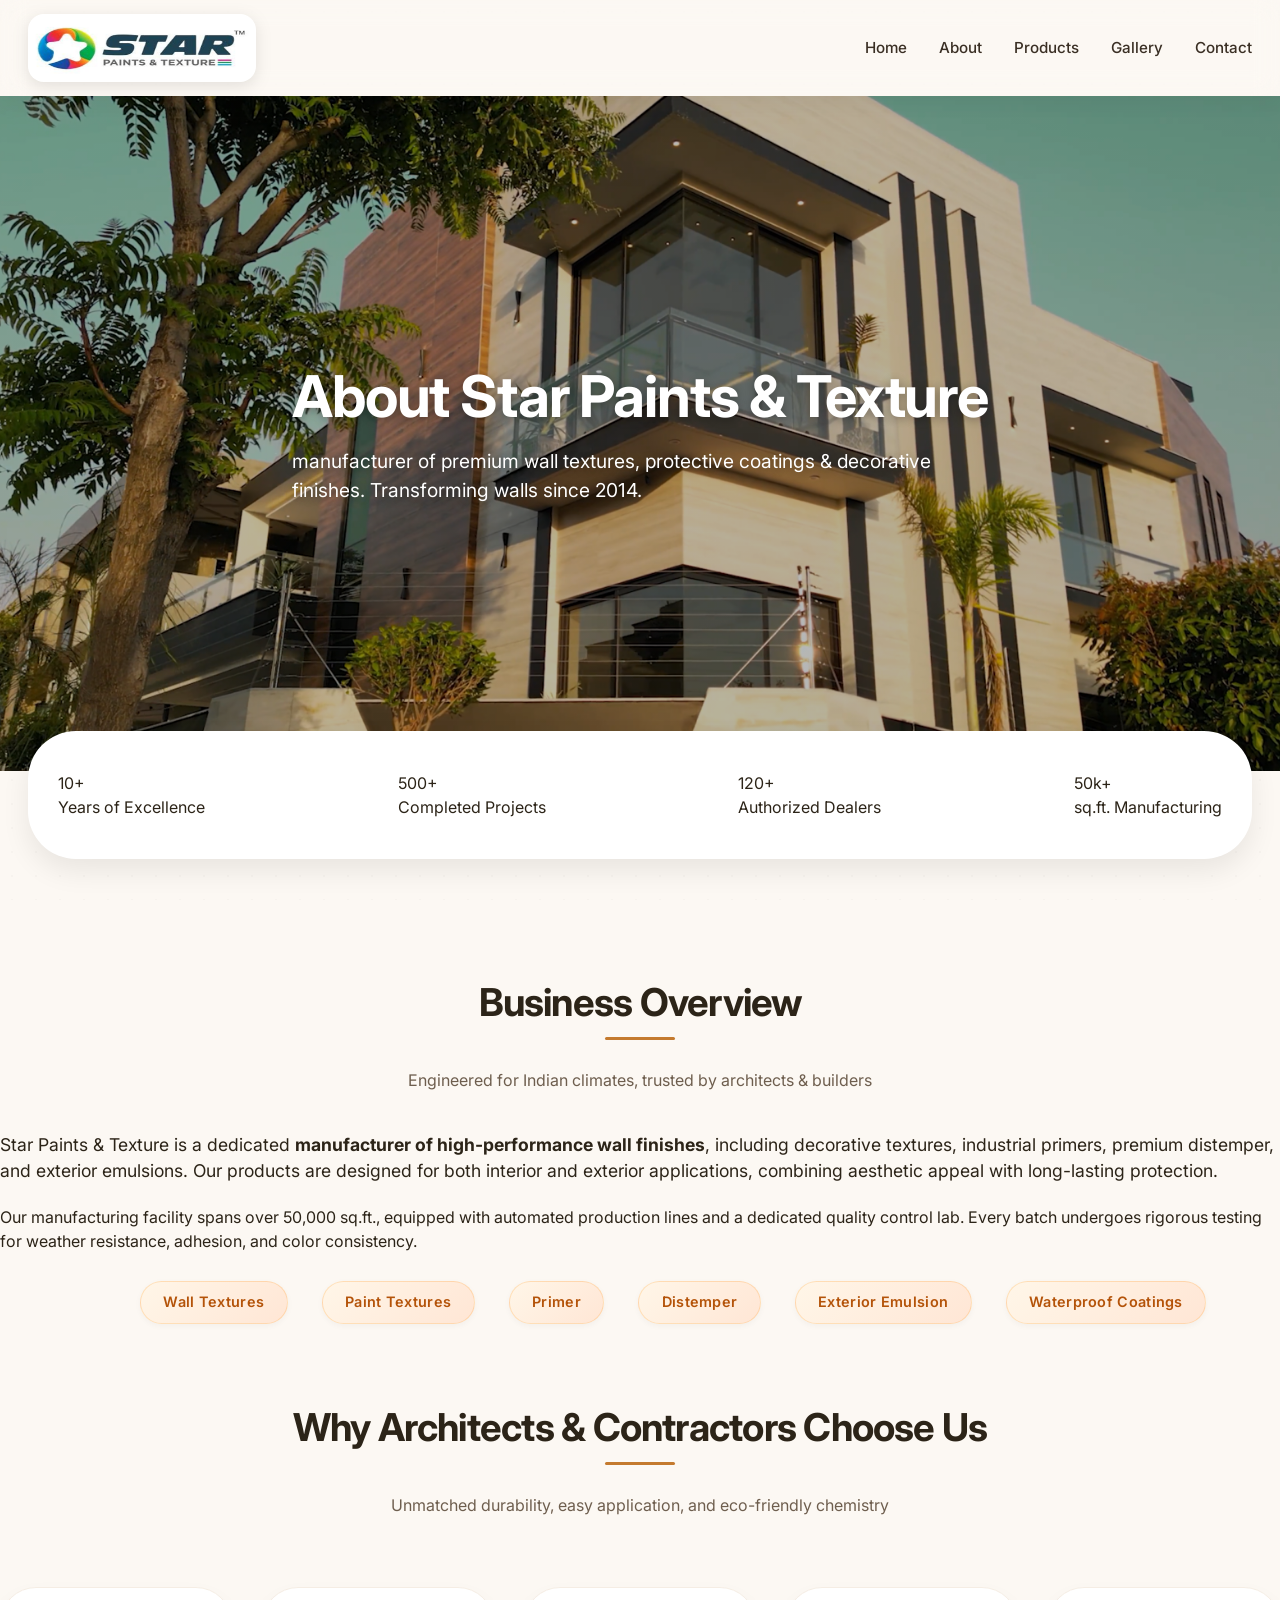
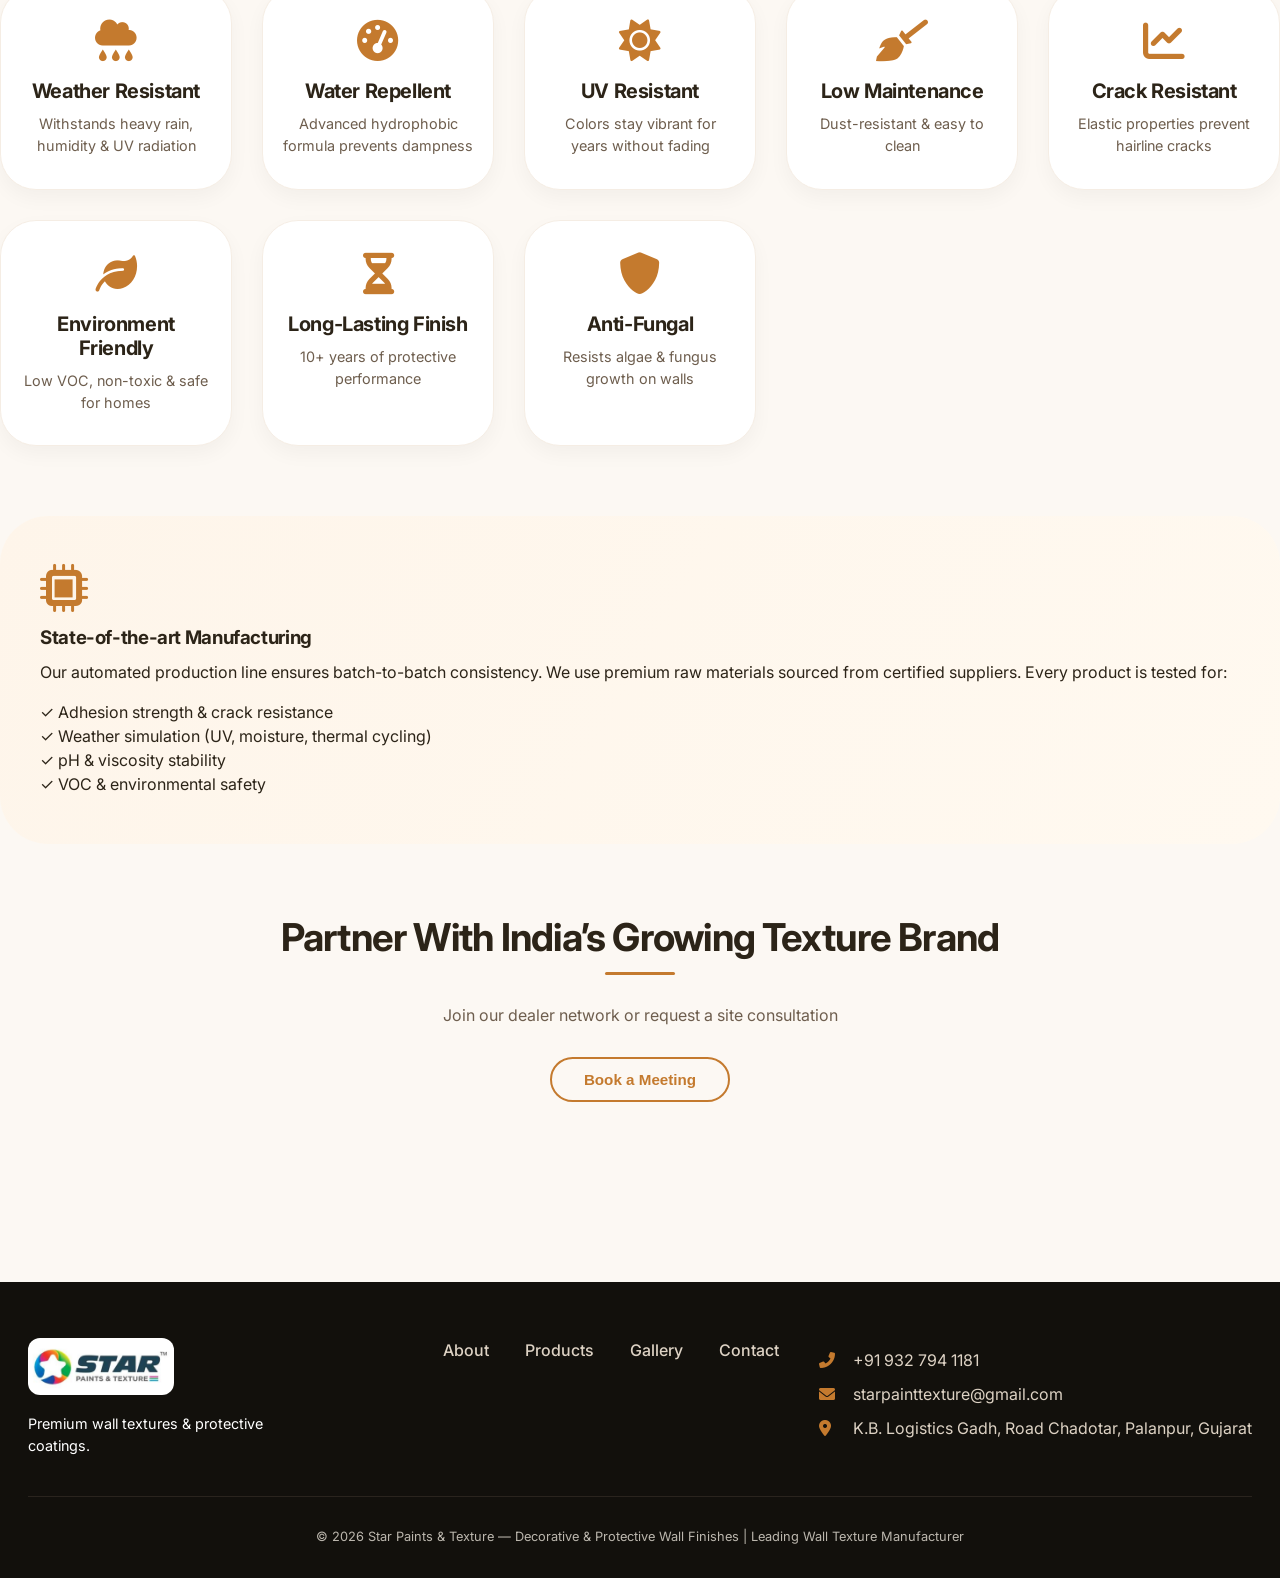
==== about.html @ bf9efc5c "Updated homepage design" ====
<!DOCTYPE html>
<html lang="en">
<head>
    <meta charset="UTF-8">
    <meta name="viewport" content="width=device-width, initial-scale=1.0, viewport-fit=cover">
    <title>About Us | Star Paints & Texture – Premium Wall Texture Manufacturer</title>
    <meta name="description" content="ISO 9001:2015 certified manufacturer of wall textures, primer, distemper, and exterior emulsions. 10+ years of excellence in weather-resistant & decorative finishes.">
    <link rel="preconnect" href="https://fonts.googleapis.com">
    <link rel="preconnect" href="https://fonts.gstatic.com" crossorigin>
    <link href="https://fonts.googleapis.com/css2?family=Inter:opsz,wght@14..32,300;400;500;600;700;800&display=swap" rel="stylesheet">
    <link rel="stylesheet" href="https://cdnjs.cloudflare.com/ajax/libs/font-awesome/6.0.0-beta3/css/all.min.css">
    <link rel="stylesheet" href="css/style.css">
    <link rel="icon" type="image/svg+xml" href="data:image/svg+xml,%3Csvg xmlns='http://www.w3.org/2000/svg' viewBox='0 0 100 100'%3E%3Crect width='100' height='100' rx='20' fill='%23c47a2e'/%3E%3Cpath d='M50 20L58 42L82 44L63 58L70 80L50 66L30 80L37 58L18 44L42 42L50 20Z' fill='%23FFF9F0'/%3E%3C/svg%3E">
    <style>
        /* additional about page specific tweaks */
        /* Hero section now uses video background */
        .about-hero {
            position: relative;
            min-height: 75vh;
            display: flex;
            align-items: center;
            color: white;
            overflow: hidden;
        }
        .hero-video-bg {
            position: absolute;
            top: 0;
            left: 0;
            width: 100%;
            height: 100%;
            object-fit: cover;
            z-index: 0;
        }
        .hero-overlay {
            position: absolute;
            top: 0;
            left: 0;
            width: 100%;
            height: 100%;
            background: linear-gradient(105deg, rgba(0, 0, 0, 0.264) 0%, rgba(0, 0, 0, 0.286) 70%);
            z-index: 1;
        }
        .about-hero .container {
            position: relative;
            z-index: 2;
        }
        .about-stats {
            display: flex;
            justify-content: space-between;
            flex-wrap: wrap;
            gap: 30px;
            background: white;
            padding: 40px 30px;
            border-radius: 48px;
            margin-top: -40px;
            position: relative;
            z-index: 2;
            box-shadow: var(--shadow-md);
        }
        .product-badge-list {
            display: grid;
            grid-template-columns: repeat(auto-fill, minmax(180px,1fr));
            gap: 16px;
            margin: 10px 0;
            margin-left: 120px;
        }
        .product-badge {
            background: #fef4e8;
            padding: 12px 16px;
            margin-left: 20px;
            border-radius: 40px;
            font-weight: 600;
            text-align: center;
            color: var(--primary-dark);
        }
        .icon-feature {
            display: flex;
            align-items: center;
            gap: 14px;
            margin-bottom: 20px;
        }
        .icon-feature i {
            font-size: 1.8rem;
            color: var(--primary);
            width: 40px;
        }
        /* Ensure text is readable on video */
        .about-hero h1, .about-hero p {
            text-shadow: 0 2px 10px rgba(0,0,0,0.3);
        }
        /* original flex layout enhanced */
    .company-flex {
      display: flex;
      flex-wrap: wrap;
      gap: 50px;
      align-items: flex-start;
    }

    .company-info {
      flex: 1.5;
      min-width: 240px;
    }

    .company-info p {
      font-size: 1rem;
      line-height: 1.5;
      color: #1e2f3e;
      margin-bottom: 1rem;
    }

    .company-info strong {
      color: #c2410c;
    }

    /* product badge list */
    .product-badge-list {
      display: flex;
      flex-wrap: wrap;
      gap: 14px;
      margin-top: 28px;
    }

    .product-badge-list a {
      text-decoration: none;
      display: inline-block;
      transition: transform 0.2s ease, box-shadow 0.2s;
    }

    .product-badge-list a:hover {
      transform: translateY(-3px);
    }

    .product-badge {
      background: linear-gradient(135deg, #fff6e8 0%, #ffe6d5 100%);
      color: #b45309;
      font-weight: 600;
      font-size: 0.9rem;
      padding: 0.6rem 1.4rem;
      border-radius: 60px;
      display: inline-block;
      backdrop-filter: blur(2px);
      box-shadow: 0 2px 6px rgba(0, 0, 0, 0.04);
      transition: all 0.25s;
      letter-spacing: 0.3px;
      border: 1px solid rgba(255, 140, 0, 0.2);
      cursor: pointer;
    }

    .product-badge:hover {
      background: linear-gradient(135deg, #ffedd5, #ffdec2);
      box-shadow: 0 8px 18px rgba(180, 83, 9, 0.15);
      border-color: #f97316;
      color: #9a3412;
    }

    /* decorative extra touch */
    .stats-badge {
      margin-top: 24px;
      display: flex;
      gap: 24px;
      flex-wrap: wrap;
      font-size: 0.85rem;
      color: #2c6e49;
      background: #ecfdf5;
      padding: 12px 20px;
      border-radius: 60px;
      width: fit-content;
    }

    /* ---------- MODAL OVERLAY (detail block) ---------- */
    .modal-overlay {
      position: fixed;
      top: 0;
      left: 0;
      width: 100%;
      height: 100%;
      background-color: rgba(0, 0, 0, 0.75);
      backdrop-filter: blur(6px);
      display: flex;
      align-items: center;
      justify-content: center;
      z-index: 1000;
      visibility: hidden;
      opacity: 0;
      transition: visibility 0.2s, opacity 0.25s ease;
      padding: 1rem;
    }

    .modal-overlay.active {
      visibility: visible;
      opacity: 1;
    }

    /* modal container */
    .modal-container {
      background: #ffffff;
      max-width: 1000px;
      width: 100%;
      border-radius: 2rem;
      box-shadow: 0 30px 50px rgba(0, 0, 0, 0.3);
      overflow: hidden;
      transform: scale(0.96);
      transition: transform 0.25s cubic-bezier(0.2, 0.9, 0.4, 1.1);
      max-height: 90vh;
      display: flex;
      flex-direction: column;
    }

    .modal-overlay.active .modal-container {
      transform: scale(1);
    }

    /* modal header */
    .modal-header {
      display: flex;
      justify-content: space-between;
      align-items: center;
      padding: 1.2rem 1.8rem;
      border-bottom: 1px solid #eef2f6;
      background: #fffaf5;
    }

    .modal-header h3 {
      font-size: 1.6rem;
      font-weight: 700;
      background: linear-gradient(135deg, #b45309, #ea580c);
      background-clip: text;
      -webkit-background-clip: text;
      color: transparent;
      letter-spacing: -0.3px;
    }

    .close-modal {
      background: #f1f5f9;
      border: none;
      font-size: 1.8rem;
      line-height: 1;
      cursor: pointer;
      width: 40px;
      height: 40px;
      border-radius: 40px;
      display: flex;
      align-items: center;
      justify-content: center;
      transition: all 0.2s;
      color: #475569;
    }

    .close-modal:hover {
      background: #fee2e2;
      color: #b91c1c;
      transform: rotate(90deg);
    }

    /* modal body (flex for image + details) */
    .modal-body {
      display: flex;
      flex-wrap: wrap;
      gap: 1.8rem;
      padding: 2rem 1.8rem;
      overflow-y: auto;
      flex: 1;
    }

    .modal-image {
      flex: 1;
      min-width: 200px;
      background: #fef9f0;
      border-radius: 1.5rem;
      display: flex;
      align-items: center;
      justify-content: center;
      overflow: hidden;
      box-shadow: 0 6px 14px rgba(0, 0, 0, 0.03);
    }

    .modal-image img {
      width: 100%;
      height: auto;
      display: block;
      object-fit: cover;
      border-radius: 1.2rem;
      transition: 0.2s;
    }

    .modal-details {
      flex: 1.4;
      min-width: 240px;
    }

    .product-title {
      font-size: 1.8rem;
      font-weight: 700;
      color: #1e293b;
      margin-bottom: 0.75rem;
      border-left: 5px solid #f97316;
      padding-left: 1rem;
    }

    .product-desc {
      color: #334155;
      line-height: 1.5;
      margin: 1rem 0 10px 0;
      font-size: 1rem;
    }

    .feature-list {
      list-style: none;
      margin: 1rem 0;
    }

    .feature-list li {
      margin-bottom: 0.65rem;
      display: flex;
      align-items: center;
      gap: 12px;
      font-size: 0.95rem;
      color: #2c3e50;
    }

    .feature-list li::before {
      content: "✓";
      background: #f97316;
      color: white;
      font-weight: bold;
      width: 22px;
      height: 22px;
      border-radius: 30px;
      display: inline-flex;
      align-items: center;
      justify-content: center;
      font-size: 0.8rem;
    }

    .spec-badge {
      background: #fef3c7;
      display: inline-block;
      border-radius: 40px;
      padding: 0.4rem 1rem;
      font-size: 0.8rem;
      font-weight: 600;
      color: #b45309;
      margin-top: 0.8rem;
    }

    .tech-row {
      display: flex;
      flex-wrap: wrap;
      gap: 0.8rem;
      margin-top: 1.2rem;
    }

    .tech-item {
      background: #f1f5f9;
      border-radius: 30px;
      padding: 0.3rem 1rem;
      font-size: 0.8rem;
      color: #1e293b;
    }

    @media (max-width: 680px) {
      .modal-body {
        flex-direction: column;
      }
      .modal-header h3 {
        font-size: 1.3rem;
      }
      .product-title {
        font-size: 1.5rem;
      }
      .page-container {
        padding: 1rem;
      }
      .intro-card {
        padding: 1.3rem;
      }
      .company-flex {
        gap: 28px;
      }
      .product-badge-list {
        margin-left: 0;
      }
      .product-badge {
        padding: 0.5rem 1rem;
        font-size: 0.7rem;

      }
    }

    /* subtle animation for modal */
    @keyframes fadeSlideUp {
      from {
        opacity: 0;
        transform: translateY(20px);
      }
      to {
        opacity: 1;
        transform: translateY(0);
      }
    }

    /* footer reference */
    .footer-note {
      margin-top: 2rem;
      text-align: center;
      font-size: 0.8rem;
      color: #5b6e8c;
    }
    </style>
</head>
<body>

<header class="main-header">
    <div class="nav-container">
        <div class="logo">
           <a href="index.html"><img class="logo-img" src="img/logo.png" alt="Star Paints Logo"></a>
        </div>
        <div class="mobile-menu" id="mobileMenuBtn"><i class="fas fa-bars"></i></div>
        <nav class="nav-links" id="navLinks">
            <a href="index.html">Home</a>
            <a href="about.html">About</a>
            <a href="products.html">Products</a>
            <a href="gallery.html">Gallery</a>
            <a href="contact.html">Contact</a>
        </nav>
    </div>
</header>

<main>
    <!-- About Hero with Video Background (infinite loop) -->
    <section class="about-hero">
        <!-- Video element - looping, muted, autoplay, playsinline -->
        <video poster="img/poster.png" class="hero-video-bg" autoplay muted loop playsinline>
            <source src="img/home.mp4" type="video/mp4">
            <!-- Fallback image if video fails -->
            Your browser does not support the video tag.
        </video>
        <div class="hero-overlay"></div>
        <div class="container">
            <h1>About Star Paints & Texture</h1>
            <p style="font-size: 1.2rem; max-width: 650px; margin-top: 16px;">manufacturer of premium wall textures, protective coatings & decorative finishes. Transforming walls since 2014.</p>
        </div>
    </section>

    <div class="container" style="margin-top: -30px;">
        <div class="about-stats">
            <div><span class="stat-number">10+</span><br>Years of Excellence</div>
            <div><span class="stat-number">500+</span><br>Completed Projects</div>
            <div><span class="stat-number">120+</span><br>Authorized Dealers</div>
            <div><span class="stat-number">50k+</span><br>sq.ft. Manufacturing</div>
        </div>
    </div>

    <div class="container" style="padding: 60px 0;">
        <!-- Business Overview -->
        <div class="section-title">
            <h2>Business Overview</h2>
            <p>Engineered for Indian climates, trusted by architects & builders</p>
        </div>
        <div style="display: flex; flex-wrap: wrap; gap: 50px;">
            <div style="flex: 1.5;">
                <p style="font-size: 1.1rem; margin-bottom: 20px;">Star Paints & Texture is a dedicated <strong>manufacturer of high-performance wall finishes</strong>, including decorative textures, industrial primers, premium distemper, and exterior emulsions. Our products are designed for both interior and exterior applications, combining aesthetic appeal with long-lasting protection.</p>
                <p>Our manufacturing facility spans over 50,000 sq.ft., equipped with automated production lines and a dedicated quality control lab. Every batch undergoes rigorous testing for weather resistance, adhesion, and color consistency.</p>
                <div class="product-badge-list">
          <a href="#" data-product="Wall Textures"><span class="product-badge">Wall Textures</span></a>
          <a href="#" data-product="Paint Textures"><span class="product-badge">Paint Textures</span></a>
          <a href="#" data-product="Primer"><span class="product-badge">Primer</span></a>
          <a href="#" data-product="Distemper"><span class="product-badge">Distemper</span></a>
          <a href="#" data-product="Exterior Emulsion"><span class="product-badge">Exterior Emulsion</span></a>
          <a href="#" data-product="Waterproof Coatings"><span class="product-badge">Waterproof Coatings</span></a>
        </div>
            </div>
        </div>

        <!-- USP Section (detailed) -->
        <div class="section-title" style="margin-top: 70px;">
            <h2>Why Architects & Contractors Choose Us</h2>
            <p>Unmatched durability, easy application, and eco-friendly chemistry</p>
        </div>
        <div class="usp-section">
            <div class="usp-card"><i class="fas fa-cloud-rain"></i><h4>Weather Resistant</h4><p>Withstands heavy rain, humidity & UV radiation</p></div>
            <div class="usp-card"><i class="fas fa-tachometer-alt"></i><h4>Water Repellent</h4><p>Advanced hydrophobic formula prevents dampness</p></div>
            <div class="usp-card"><i class="fas fa-sun"></i><h4>UV Resistant</h4><p>Colors stay vibrant for years without fading</p></div>
            <div class="usp-card"><i class="fas fa-broom"></i><h4>Low Maintenance</h4><p>Dust-resistant & easy to clean</p></div>
            <div class="usp-card"><i class="fas fa-chart-line"></i><h4>Crack Resistant</h4><p>Elastic properties prevent hairline cracks</p></div>
            <div class="usp-card"><i class="fas fa-leaf"></i><h4>Environment Friendly</h4><p>Low VOC, non-toxic & safe for homes</p></div>
            <div class="usp-card"><i class="fas fa-hourglass-half"></i><h4>Long-Lasting Finish</h4><p>10+ years of protective performance</p></div>
            <div class="usp-card"><i class="fas fa-shield-alt"></i><h4>Anti-Fungal</h4><p>Resists algae & fungus growth on walls</p></div>
        </div>

        <!-- Manufacturing & Quality -->
        <div style="background: linear-gradient(120deg, #fef5ea, #fff9f0); border-radius: 48px; padding: 48px 40px; margin: 70px 0;">
            <div style="display: flex; flex-wrap: wrap; gap: 40px; align-items: center;">
                <div style="flex: 1;">
                    <i class="fas fa-microchip" style="font-size: 3rem; color: var(--primary);"></i>
                    <h3 style="margin: 15px 0 10px;">State-of-the-art Manufacturing</h3>
                    <p>Our automated production line ensures batch-to-batch consistency. We use premium raw materials sourced from certified suppliers. Every product is tested for:</p>
                    <ul style="margin-top: 16px; list-style: none;">
                        <li>✓ Adhesion strength & crack resistance</li>
                        <li>✓ Weather simulation (UV, moisture, thermal cycling)</li>
                        <li>✓ pH & viscosity stability</li>
                        <li>✓ VOC & environmental safety</li>
                    </ul>
                </div>
            </div>
        </div>

        <!-- Call to action -->
        <div class="section-title">
            <h2>Partner With India’s Growing Texture Brand</h2>
            <p>Join our dealer network or request a site consultation</p>
            <div style="display: flex; gap: 20px; justify-content: center; margin-top: 30px;">
                <button class="btn btn-outline" onclick="location.href='contact.html'">Book a Meeting</button>
            </div>
        </div>
    </div>
</main>

<footer>
    <div class="container">
        <div class="footer-content">
            <div class="footer-brand">
                <img class="footer-logo" src="img/logo.png" alt="Star">
                <p>Premium wall textures & protective coatings.</p>
            </div>
            <div class="footer-links">
                <a href="about.html">About</a>
                <a href="products.html">Products</a>
                <a href="gallery.html">Gallery</a>
                <a href="contact.html">Contact</a>
            </div>
            <div class="footer-contact">
                    <a href="tel:+919327941181"><p><i class="fas fa-phone-alt"></i> +91 932 794 1181 </p></a>
                    <a href="mailto:starpainttexture@gmail.com"><p><i class="fas fa-envelope"></i> starpainttexture@gmail.com</p></a>
                    <a href="https://maps.google.com/?q=K.B.+Logistics+Gadh,+Road+Chadotar,+Palanpur,+Gujarat" target="_blank">
                        <p><i class="fas fa-map-marker-alt"></i>  K.B. Logistics Gadh, Road Chadotar, Palanpur, Gujarat</p>
                    </a>
                </div>
        </div>
        <div class="footer-bottom">© 2026 Star Paints & Texture — Decorative & Protective Wall Finishes | Leading Wall Texture Manufacturer</div>
    </div>
</footer>
<!-- MODAL OVERLAY (detail block) -->
<div id="productModal" class="modal-overlay">
  <div class="modal-container">
    <div class="modal-header">
      <h3 id="modalProductName">Product Details</h3>
      <button class="close-modal" id="closeModalBtn" aria-label="Close">&times;</button>
    </div>
    <div class="modal-body">
      <div class="modal-image" id="modalImageContainer">
        <img id="modalProductImage" alt="Product visual" src="data:image/svg+xml,%3Csvg xmlns='http://www.w3.org/2000/svg' width='400' height='300' viewBox='0 0 400 300'%3E%3Crect width='400' height='300' fill='%23fef3c7'/%3E%3Ctext x='50%25' y='50%25' dominant-baseline='middle' text-anchor='middle' fill='%23b45309' font-size='20' font-family='system-ui'%3EProduct Image%3C/text%3E%3C/svg%3E">
      </div>
      <div class="modal-details">
        <div class="product-title" id="modalDetailTitle">Premium Finish</div>
        <div class="product-desc" id="modalDescription">
          High-performance coating with superior adhesion and weather resistance.
        </div>
        <ul class="feature-list" id="modalFeatures">
          <li>Outstanding durability</li>
          <li>Eco-friendly formulation</li>
        </ul>
        <div id="modalTechSpecs" class="tech-row"></div>
        <div class="spec-badge" id="modalExtraBadge">✔️ Best for professional use</div>
      </div>
    </div>
  </div>
</div>
<script>
    // ---------- PRODUCT DATABASE WITH YOUR REAL IMAGE PATHS ----------
    // 👇 REPLACE the image paths below with your actual image file names
    // (e.g., "img/wall-texture.jpg", "img/paint-texture.webp", etc.)
    const productsLibrary = {
        "Wall Textures": {
            title: "Artisan Wall Textures",
            description: "Create stunning dimensional walls with our high-build decorative texture. Hides imperfections, adds acoustic comfort, and provides a luxurious stone/plaster finish. Ideal for feature walls, lobbies, and modern interiors.",
            features: ["Crack-bridging technology", "20+ patterns (suede, sand, leather)", "Breathable & moisture resistant", "Low odor, water-based", "Coverage: 25-35 sq.ft./kg"],
            technical: ["Drying: 4-6 hrs", "Recoat: 12 hrs", "VOC < 20 g/L"],
            badge: "🏆 Most versatile decor finish",
            // 🔽 CHANGE THIS TO YOUR OWN IMAGE (e.g., "img/wall-texture.png")
            imageSrc: "img/side wall.jpg"
        },
        "Paint Textures": {
            title: "Chromatica Paint Textures",
            description: "Artistic paint textures that transform walls into masterpieces. Create metallic, pearl, or rustic effects with easy one-coat application. Perfect for high-end residential & commercial spaces.",
            features: ["Rich pigment dispersion", "Anti-microbial & washable", "UV stable for interiors", "Roller / trowel application", "Coverage: 80-100 sq.ft./litre"],
            technical: ["Finish: Matte/Satin", "Touch dry: 2 hours", "Soap & water clean-up"],
            badge: "🎨 Artist-grade pigmented textures",
            imageSrc: "img/rustic.webp"
        },
        "Primer": {
            title: "Ultra Grip Industrial Primer",
            description: "High-performance universal primer for superior adhesion, alkali resistance, and sealing. Ideal for fresh plaster, concrete, and previously painted surfaces. Extends topcoat life.",
            features: ["Deep penetration & pore sealing", "Blocks stains & efflorescence", "Low VOC & lead-free", "Quick drying: 30-45 min", "Coverage: 120-150 sq.ft./litre"],
            technical: ["Compatible with all emulsions", "Anti-fungal additives", "ISO 12944"],
            badge: "🔧 Professional primer for extreme bonding",
            imageSrc: "img/primer.jpeg"
        },
        "Distemper": {
            title: "SilkPro Premium Distemper",
            description: "Premium synthetic distemper with smooth matte finish. Excellent opacity and scrub resistance. Provides elegant washable coating for ceilings and walls at economical pricing.",
            features: ["Smooth, velvet-like finish", "Washable & dust repellent", "Economical coverage 180 sq.ft./kg", "Resists yellowing", "Easy application (brush/roller)"],
            technical: ["Finish: Soft Matte", "Drying: 1-2 hours", "1500+ shades"],
            badge: "🏠 Ideal for budget-friendly luxury",
            imageSrc: "img/distemper.jpeg"
        },
        "Exterior Emulsion": {
            title: "WeatherShield Exterior Emulsion",
            description: "100% acrylic exterior emulsion designed to withstand harsh climates. Provides excellent UV resistance, rain protection, and color retention up to 8+ years. Anti-carbonation & algae resistant.",
            features: ["Weatherproof & breathable", "Excellent chalking resistance", "Flexible film bridges cracks", "Heat reflective technology", "Coverage: 75-90 sq.ft./litre"],
            technical: ["Application: spray/roller", "1hr surface dry", "Lifespan: 8-10 years"],
            badge: "☀️ Extreme weather defense + UV guard",
            imageSrc: "img/emulsion.jpeg"
        },
        "Waterproof Coatings": {
            title: "AquaBlock Waterproof Coating",
            description: "Elastomeric liquid membrane ideal for roofs, terraces, and external walls. Forms seamless, flexible waterproof layer that bridges dynamic cracks. Provides thermal insulation & corrosion protection.",
            features: ["Elongation >300%", "Excellent ponding water resistance", "UV stable & crack-bridging", "Reflects solar heat", "Coverage: 25-30 sq.ft./kg"],
            technical: ["Dry film thickness: 600 microns", "Recoat after 8hrs", "10-year warranty"],
            badge: "💧 100% waterproofing guarantee • 10 years",
            imageSrc: "img/pitti.jpg"
        }
    };

    // DOM elements
    const modalOverlay = document.getElementById('productModal');
    const closeModalBtn = document.getElementById('closeModalBtn');
    const modalImg = document.getElementById('modalProductImage');
    const modalDetailTitle = document.getElementById('modalDetailTitle');
    const modalDescription = document.getElementById('modalDescription');
    const modalFeaturesList = document.getElementById('modalFeatures');
    const modalTechSpecs = document.getElementById('modalTechSpecs');
    const modalExtraBadge = document.getElementById('modalExtraBadge');
    const modalHeaderName = document.getElementById('modalProductName');

    // Function to load image with fallback
    function setModalImage(imagePath) {
        if (!imagePath) {
            modalImg.src = "data:image/svg+xml,%3Csvg xmlns='http://www.w3.org/2000/svg' viewBox='0 0 400 300'%3E%3Crect width='400' height='300' fill='%23fef3c7'/%3E%3Ctext x='50%25' y='50%25' text-anchor='middle' fill='%239a3412' font-size='18'%3ENo Image%3C/text%3E%3C/svg%3E";
            return;
        }
        modalImg.src = imagePath;
        modalImg.onerror = () => {
            // if the image fails to load (file missing), show a friendly placeholder
            modalImg.src = "data:image/svg+xml,%3Csvg xmlns='http://www.w3.org/2000/svg' viewBox='0 0 400 300'%3E%3Crect width='400' height='300' fill='%23ffe6cc'/%3E%3Ctext x='50%25' y='50%25' text-anchor='middle' fill='%239a3412' font-size='18'%3EImage not found%3C/text%3E%3C/svg%3E";
        };
    }

    function showProductDetails(productKey) {
        const product = productsLibrary[productKey];
        if (!product) return;
        
        modalHeaderName.innerText = product.title;
        modalDetailTitle.innerText = product.title;
        modalDescription.innerText = product.description;
        
        modalFeaturesList.innerHTML = '';
        product.features.forEach(feat => {
            const li = document.createElement('li');
            li.textContent = feat;
            modalFeaturesList.appendChild(li);
        });
        
        modalTechSpecs.innerHTML = '';
        product.technical.forEach(tech => {
            const span = document.createElement('span');
            span.className = 'tech-item';
            span.textContent = tech;
            modalTechSpecs.appendChild(span);
        });
        
        modalExtraBadge.textContent = product.badge;
        
        // Set the real image (your file)
        setModalImage(product.imageSrc);
    }

    function openModal(productName) {
        if (productsLibrary[productName]) {
            showProductDetails(productName);
            modalOverlay.classList.add('active');
            document.body.style.overflow = 'hidden';
        } else {
            console.warn("Product not found:", productName);
        }
    }

    function closeModal() {
        modalOverlay.classList.remove('active');
        document.body.style.overflow = '';
    }

    // Attach click events to product badges
    const badgeLinks = document.querySelectorAll('.product-badge-list a');
    badgeLinks.forEach(link => {
        link.addEventListener('click', (e) => {
            e.preventDefault();
            let productType = link.getAttribute('data-product');
            if (!productType) {
                const spanElem = link.querySelector('.product-badge');
                if (spanElem) productType = spanElem.innerText.trim().replace(/[🏚️🎨🧱🖌️☀️💧]/g, '').trim();
            }
            if (productsLibrary[productType]) {
                openModal(productType);
            } else {
                // fallback – try to match by removing icons
                const cleanType = productType.replace(/[^a-zA-Z ]/g, '').trim();
                if (productsLibrary[cleanType]) openModal(cleanType);
                else openModal("Wall Textures");
            }
        });
    });

    closeModalBtn.addEventListener('click', closeModal);
    modalOverlay.addEventListener('click', (e) => {
        if (e.target === modalOverlay) closeModal();
    });
    document.addEventListener('keydown', (e) => {
        if (e.key === 'Escape' && modalOverlay.classList.contains('active')) closeModal();
    });
    
    // Mobile menu toggle
    const mobileBtn = document.getElementById('mobileMenuBtn');
    const navLinksElem = document.getElementById('navLinks');
    if(mobileBtn && navLinksElem) {
        mobileBtn.addEventListener('click', () => navLinksElem.classList.toggle('show'));
    }
</script>
</body>
</html>
---- css/style.css ----
/* ========== RESET & BASE ========== */
* {
    margin: 0;
    padding: 0;
    box-sizing: border-box;
}

body {
    font-family: 'Inter', sans-serif;
    background: #fcf8f3;  /* warm base */
    color: #2c2418;
    line-height: 1.5;
    scroll-behavior: smooth;
}

img {
    max-width: 100%;
    display: block;
}

/* ========== VARIABLES ========== */
:root {
    --primary: #c47a2e;
    --primary-dark: #a55f1f;
    --primary-light: #e1a15e;
    --bg-light: #fefaf5;
    --card-white: #ffffff;
    --text-dark: #2c2418;
    --text-muted: #6e5e4e;
    --border-light: #f0e2d4;
    --shadow-sm: 0 8px 20px rgba(0,0,0,0.04);
    --shadow-md: 0 12px 28px rgba(0,0,0,0.08);
    --shadow-hover: 0 20px 30px -12px rgba(0,0,0,0.15);
    --radius-lg: 28px;
    --radius-md: 20px;
    --radius-sm: 14px;
    --section-alt-bg: #fff9f2;   /* alternating section color */
}

/* ========== TYPOGRAPHY ========== */
h1, h2, h3, h4 {
    font-weight: 700;
    line-height: 1.2;
    letter-spacing: -0.02em;
}

h1 {
    font-size: 3.6rem;
    margin-bottom: 1rem;
}

h2 {
    font-size: 2.2rem;
    margin-bottom: 0.75rem;
}

@media (max-width: 768px) {
    h1 { font-size: 2.6rem; }
    h2 { font-size: 1.9rem; }
}

/* ========== BUTTONS ========== */
.btn {
    display: inline-flex;
    align-items: center;
    justify-content: center;
    gap: 0.5rem;
    padding: 12px 32px;
    border-radius: 60px;
    font-weight: 600;
    text-decoration: none;
    transition: all 0.25s ease;
    cursor: pointer;
    border: none;
    font-size: 0.95rem;
}

.btn-primary {
    background: var(--primary);
    color: white;
    box-shadow: 0 6px 14px rgba(196,122,46,0.3);
}
.btn-primary:hover {
    background: var(--primary-dark);
    transform: translateY(-3px);
    box-shadow: 0 12px 22px rgba(196,122,46,0.4);
}

.btn-outline {
    background: transparent;
    border: 2px solid var(--primary);
    color: var(--primary);
}
.btn-outline:hover {
    background: var(--primary);
    color: white;
    transform: translateY(-3px);
}

.btn-light {
    background: rgba(255,255,245,0.95);
    color: var(--text-dark);
    border: 1px solid var(--border-light);
    backdrop-filter: blur(4px);
}
.btn-light:hover {
    background: white;
    transform: translateY(-3px);
    border-color: var(--primary-light);
}

/* ========== HEADER / NAV ========== */
.main-header {
    position: sticky;
    top: 0;
    z-index: 200;
    background: rgba(255, 255, 255, 0);
    backdrop-filter: blur(12px);
    box-shadow: var(--shadow-sm);
}

.nav-container {
    max-width: 1300px;
    margin: 0 auto;
    display: flex;
    justify-content: space-between;
    align-items: center;
    padding: 14px 28px;
    flex-wrap: wrap;
}

.logo {
    display: flex;
    align-items: center;
    gap: 12px;
}

.logo-img {
    width: 228px;
    height: 68px;
    border-radius: 16px;
    filter: drop-shadow(0 4px 8px rgba(0,0,0,0.1));
    transition: transform 0.2s;
}
.logo-img:hover {
    transform: scale(1.02);
}

.logo-text {
    font-weight: 800;
    font-size: 1.5rem;
    color: var(--text-dark);
    letter-spacing: -0.3px;
}
.logo-text sup {
    font-size: 0.65rem;
    color: var(--primary);
    font-weight: 500;
}

.nav-links {
    display: flex;
    gap: 32px;
}
.nav-links a {
    text-decoration: none;
    font-weight: 500;
    color: #3a2f24;
    transition: 0.2s;
    font-size: 0.95rem;
}
.nav-links a:hover {
    color: var(--primary);
}
.mobile-menu {
    display: none;
    font-size: 28px;
    cursor: pointer;
    color: var(--text-dark);
}

@media (max-width: 860px) {
    .nav-links {
        display: none;
        width: 100%;
        flex-direction: column;
        align-items: center;
        padding: 24px 0 16px;
        gap: 20px;
    }
    .nav-links.show {
        display: flex;
    }
    .mobile-menu {
        display: block;
    }
}

/* ========== HERO SECTION (BIGGER & BOLDER) ========== */
.hero {
    min-height: 85vh;
    background-size: cover;
    background-position: center 40%;
    display: flex;
    align-items: center;
    padding: 0 0;
    color: white;
    position: relative;
}

.hero-grid {
    max-width: 1300px;
    margin: 0 auto;
    width: 100%;
    display: flex;
    flex-wrap: wrap;
    justify-content: space-between;
    align-items: center;
    gap: 50px;
    padding: 0 28px;
}

.hero-content {
    flex: 1.4;
    max-width: 620px;
    animation: fadeSlideUp 0.7s ease-out;
}
.hero-content p {
    font-size: 1.25rem;
    margin: 24px 0 32px;
    opacity: 0.95;
    line-height: 1.5;
}

.hero-buttons {
    display: flex;
    gap: 20px;
    flex-wrap: wrap;
}

@media (max-width: 860px) {
    .hero { min-height: 70vh; }
    .hero-grid { flex-direction: column; gap: 40px; }
    .hero-stats-card { width: 100%; margin-top: 20px; }
    .stat-number { font-size: 2rem; }
}

/* ========== CONTAINER & ALTERNATING SECTIONS ========== */
.container {
    max-width: 1280px;
    margin: 0 auto;
    padding: 0 28px;
}

.section-title {
    text-align: center;
    margin: 60px 0 40px;
}
.section-title h2 {
    font-size: 2.4rem;
    position: relative;
    display: inline-block;
}
.section-title h2:after {
    content: '';
    display: block;
    width: 70px;
    height: 3px;
    background: var(--primary);
    margin: 12px auto 0;
    border-radius: 4px;
}
.section-title p {
    color: var(--text-muted);
    font-size: 1rem;
    margin-top: 16px;
}

/* different background color for product section */
.product-section {
    background: var(--section-alt-bg);
    padding: 20px 0 60px;
    border-radius: 48px 48px 0 0;
    margin-top: 30px;
}

/* ========== PRODUCT GRID (HOME) ========== */
.product-grid {
    display: grid;
    grid-template-columns: repeat(auto-fill, minmax(280px, 1fr));
    gap: 32px;
    margin-bottom: 40px;
}

.product-card {
    background: var(--card-white);
    border-radius: var(--radius-lg);
    overflow: hidden;
    cursor: pointer;
    box-shadow: var(--shadow-sm);
    transition: all 0.35s cubic-bezier(0.2, 0, 0, 1);
    border: 1px solid var(--border-light);
}
.product-card:hover {
    transform: translateY(-10px);
    box-shadow: var(--shadow-hover);
}
.product-card img {
    width: 100%;
    height: 210px;
    object-fit: cover;
    transition: transform 0.4s ease;
}
.product-card:hover img {
    transform: scale(1.03);
}
.product-info {
    padding: 22px;
}
.product-info h3 {
    font-size: 1.4rem;
    margin-bottom: 8px;
}
.product-info p {
    color: var(--text-muted);
    font-size: 0.9rem;
}

/* ========== USP SECTION ========== */
.usp-section {
    display: grid;
    grid-template-columns: repeat(auto-fit, minmax(210px, 1fr));
    gap: 30px;
    margin: 70px 0 70px;
}
.usp-card {
    background: white;
    padding: 32px 20px;
    border-radius: 36px;
    text-align: center;
    box-shadow: var(--shadow-sm);
    transition: all 0.25s;
    border: 1px solid #f5ede4;
}
.usp-card i {
    font-size: 2.6rem;
    color: var(--primary);
    margin-bottom: 18px;
}
.usp-card h4 {
    font-size: 1.25rem;
    margin-bottom: 10px;
}
.usp-card p {
    font-size: 0.9rem;
    color: var(--text-muted);
}
.usp-card:hover {
    transform: translateY(-8px);
    box-shadow: var(--shadow-md);
    background: #fffef8;
}

/* ========== FOOTER ========== */
footer {
    background: #12100c;
    color: #bcb7ae;
    padding: 56px 0 32px;
    margin-top: 80px;
}
.footer-content {
    display: flex;
    flex-wrap: wrap;
    justify-content: space-between;
    gap: 40px;
    margin-bottom: 40px;
}
.footer-brand {
    flex: 2;
    min-width: 220px;
}
.footer-logo {
    width: 146px;
    margin-bottom: 18px;
    border-radius: 12px;
}
.footer-brand p {
    max-width: 300px;
    font-size: 0.9rem;
    color: white;
    line-height: 1.5;
}
.footer-links {
    display: flex;
    gap: 36px;
    color: #ddd2c4;
    flex-wrap: wrap;
}
.footer-links a {
    color: #ddd2c4;
    text-decoration: none;
    font-weight: 500;
    transition: 0.2s;
}
.footer-links a:hover {
    color: var(--primary);
}
.footer-contact p {
    margin: 10px 0;
    color: #ddd2c4;
}
.footer-contact i {
    width: 30px;
    color: var(--primary);
}
.footer-bottom {
    text-align: center;
    border-top: 1px solid #2a241e;
    padding-top: 30px;
    font-size: 0.8rem;
}

/* ========== TOAST NOTIFICATION ========== */
.toast {
    position: fixed;
    bottom: 30px;
    right: 30px;
    background: #2c2418;
    color: white;
    padding: 14px 30px;
    border-radius: 60px;
    z-index: 1000;
    opacity: 0;
    transition: opacity 0.25s ease;
    pointer-events: none;
    font-weight: 500;
    box-shadow: 0 8px 22px rgba(0,0,0,0.2);
    backdrop-filter: blur(12px);
    background: rgba(30, 25, 20, 0.96);
}

/* ========== RESPONSIVE DETAILS ========== */
@media (max-width: 640px) {
    .container {
        padding: 0 20px;
    }
    .product-grid {
        gap: 20px;
        grid-template-columns: 1fr;
    }
    .hero-buttons .btn {
        padding: 10px 22px;
        font-size: 0.85rem;
    }
    .hero-stats-card {
        padding: 20px;
        gap: 20px;
    }
    .stat-number {
        font-size: 1.8rem;
    }
    .usp-section {
        gap: 18px;
    }
    .footer-content {
        flex-direction: column;
        text-align: center;
        align-items: center;
    }
    .footer-links {
        justify-content: center;
    }
    .footer-brand p {
        margin: 0 auto;
    }
    .section-title h2 {
        font-size: 1.9rem;
    }
}

/* ========== ANIMATIONS ========== */
@keyframes fadeSlideUp {
    from {
        opacity: 0;
        transform: translateY(24px);
    }
    to {
        opacity: 1;
        transform: translateY(0);
    }
}

.product-card, .usp-card, .hero-stats-card {
    animation: fadeSlideUp 0.6s ease-out backwards;
}
.product-card:nth-child(1) { animation-delay: 0.05s; }
.product-card:nth-child(2) { animation-delay: 0.1s; }
.product-card:nth-child(3) { animation-delay: 0.15s; }
.product-card:nth-child(4) { animation-delay: 0.2s; }

/* ========== ADDITIONAL UTILITIES ========== */
button {
    background: none;
    border: none;
}
a {
    text-decoration: none;
}

/* subtle grain texture for realism */
body::before {
    content: "";
    position: fixed;
    top: 0;
    left: 0;
    width: 100%;
    height: 100%;
    pointer-events: none;
    z-index: -1;
    background-image: radial-gradient(rgba(0,0,0,0.02) 1px, transparent 1px);
    background-size: 24px 24px;
}
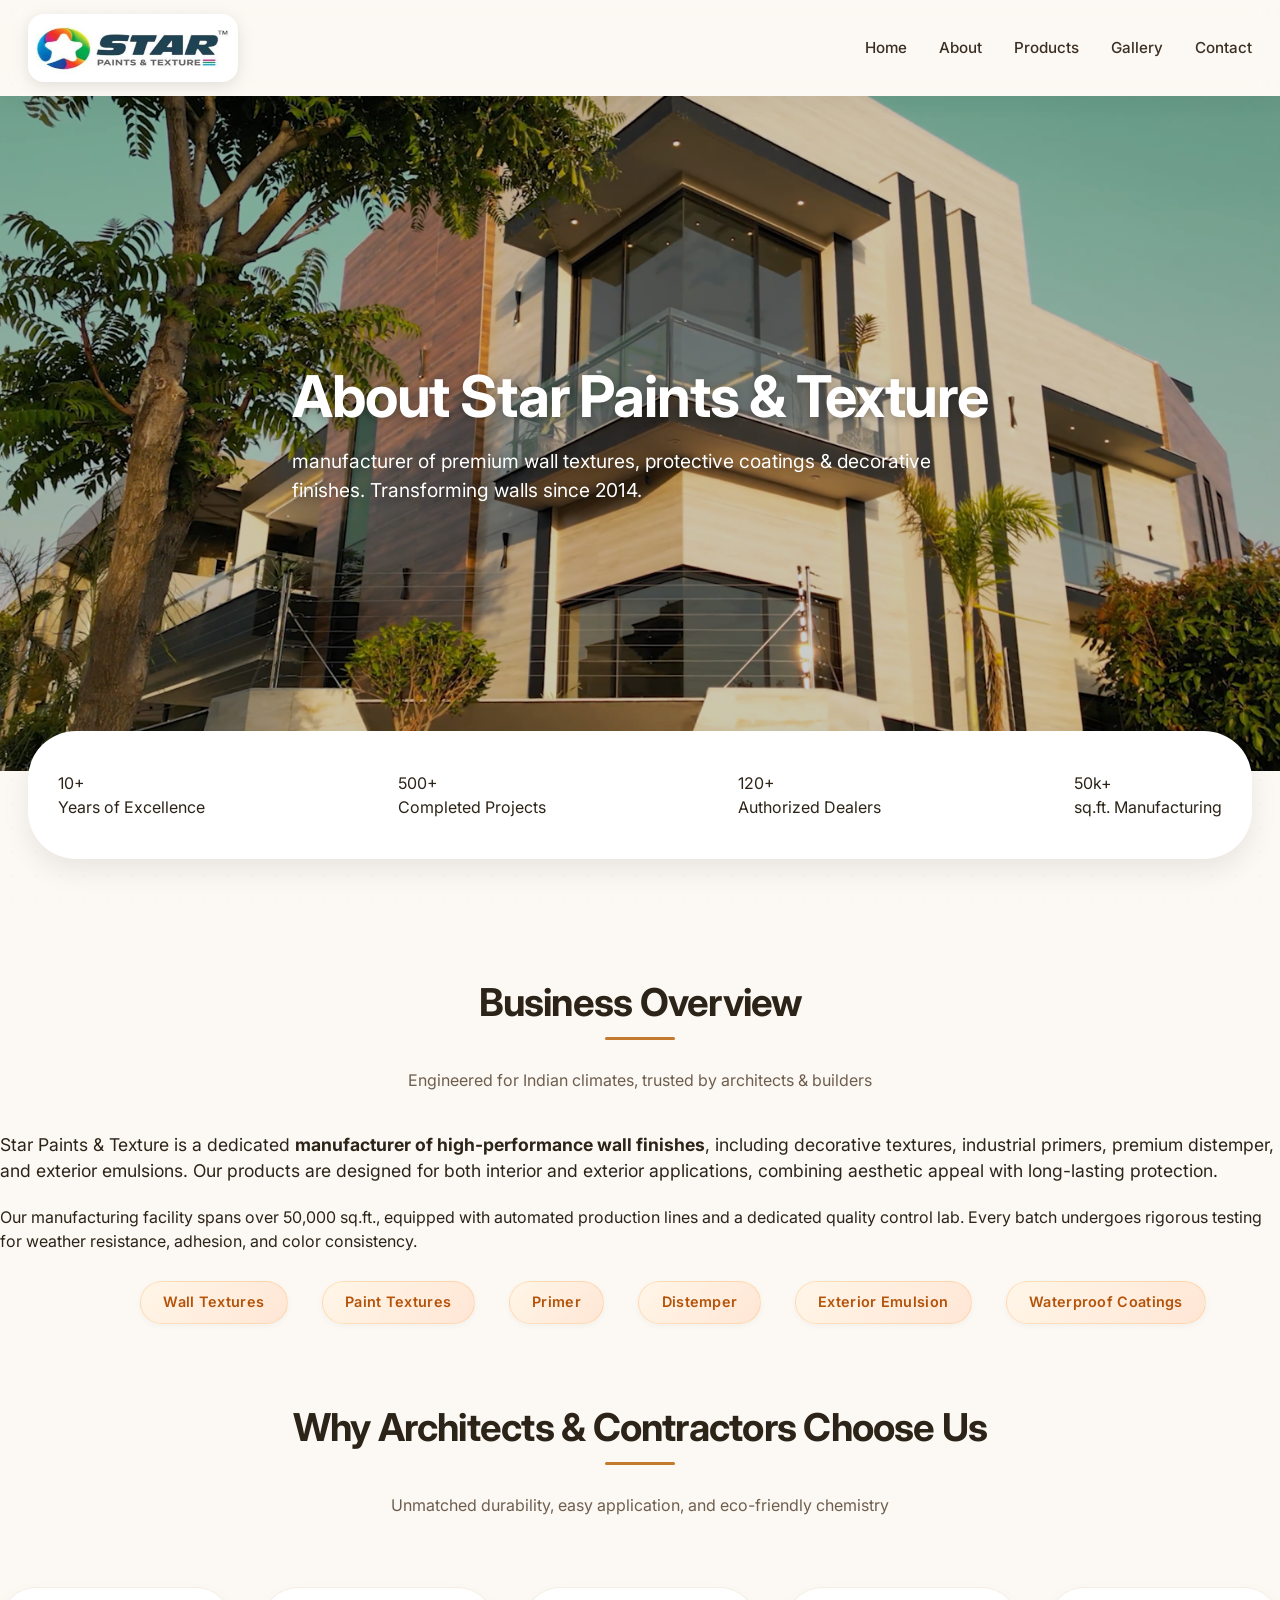
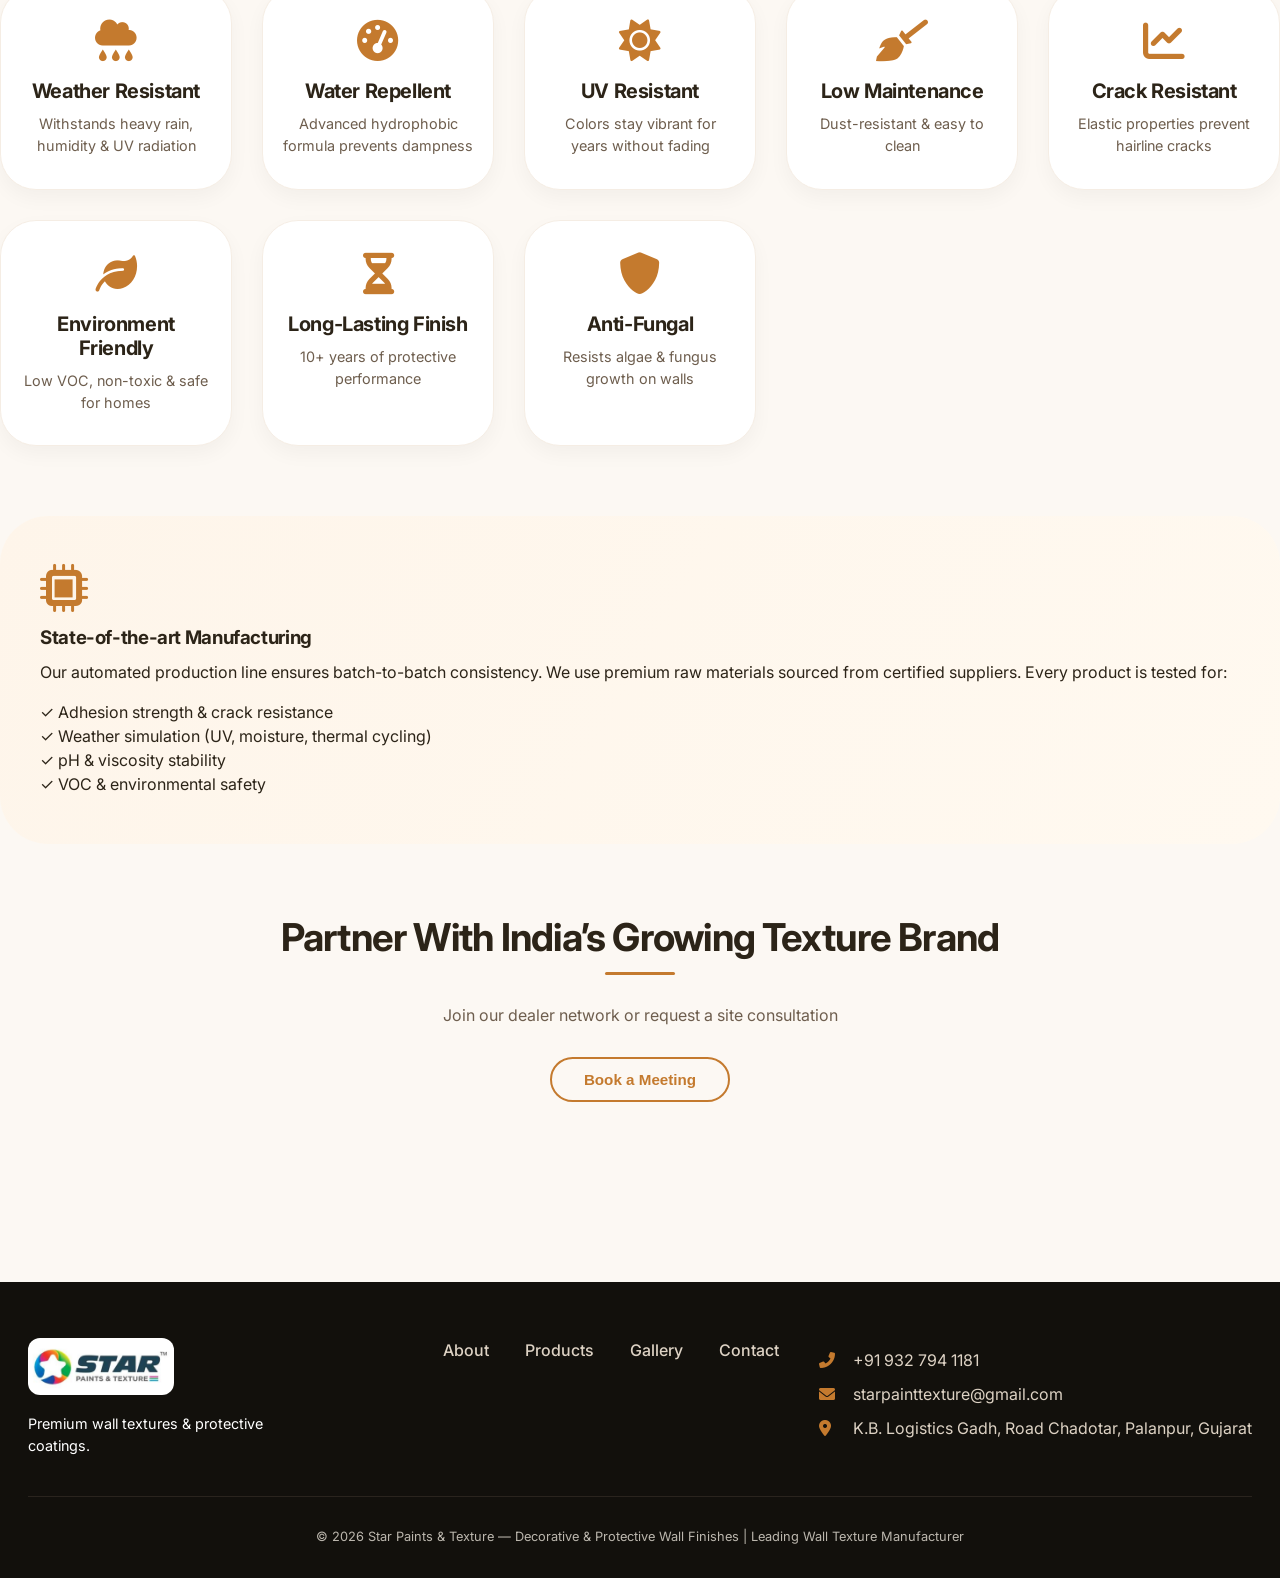
==== commit fe8fd4a3: "Updated homepage design" ====
--- a/about.html
+++ b/about.html
@@ -37,7 +37,7 @@
             left: 0;
             width: 100%;
             height: 100%;
-            background: linear-gradient(105deg, rgba(0, 0, 0, 0.264) 0%, rgba(0, 0, 0, 0.286) 70%);
+            background: linear-gradient(105deg, rgba(0, 0, 0, 0.2) 0%, rgba(0, 0, 0, 0.2) 70%);
             z-index: 1;
         }
         .about-hero .container {
--- a/css/style.css
+++ b/css/style.css
@@ -136,7 +136,7 @@
 }
 
 .logo-img {
-    width: 228px;
+    width: 210px;
     height: 68px;
     border-radius: 16px;
     filter: drop-shadow(0 4px 8px rgba(0,0,0,0.1));
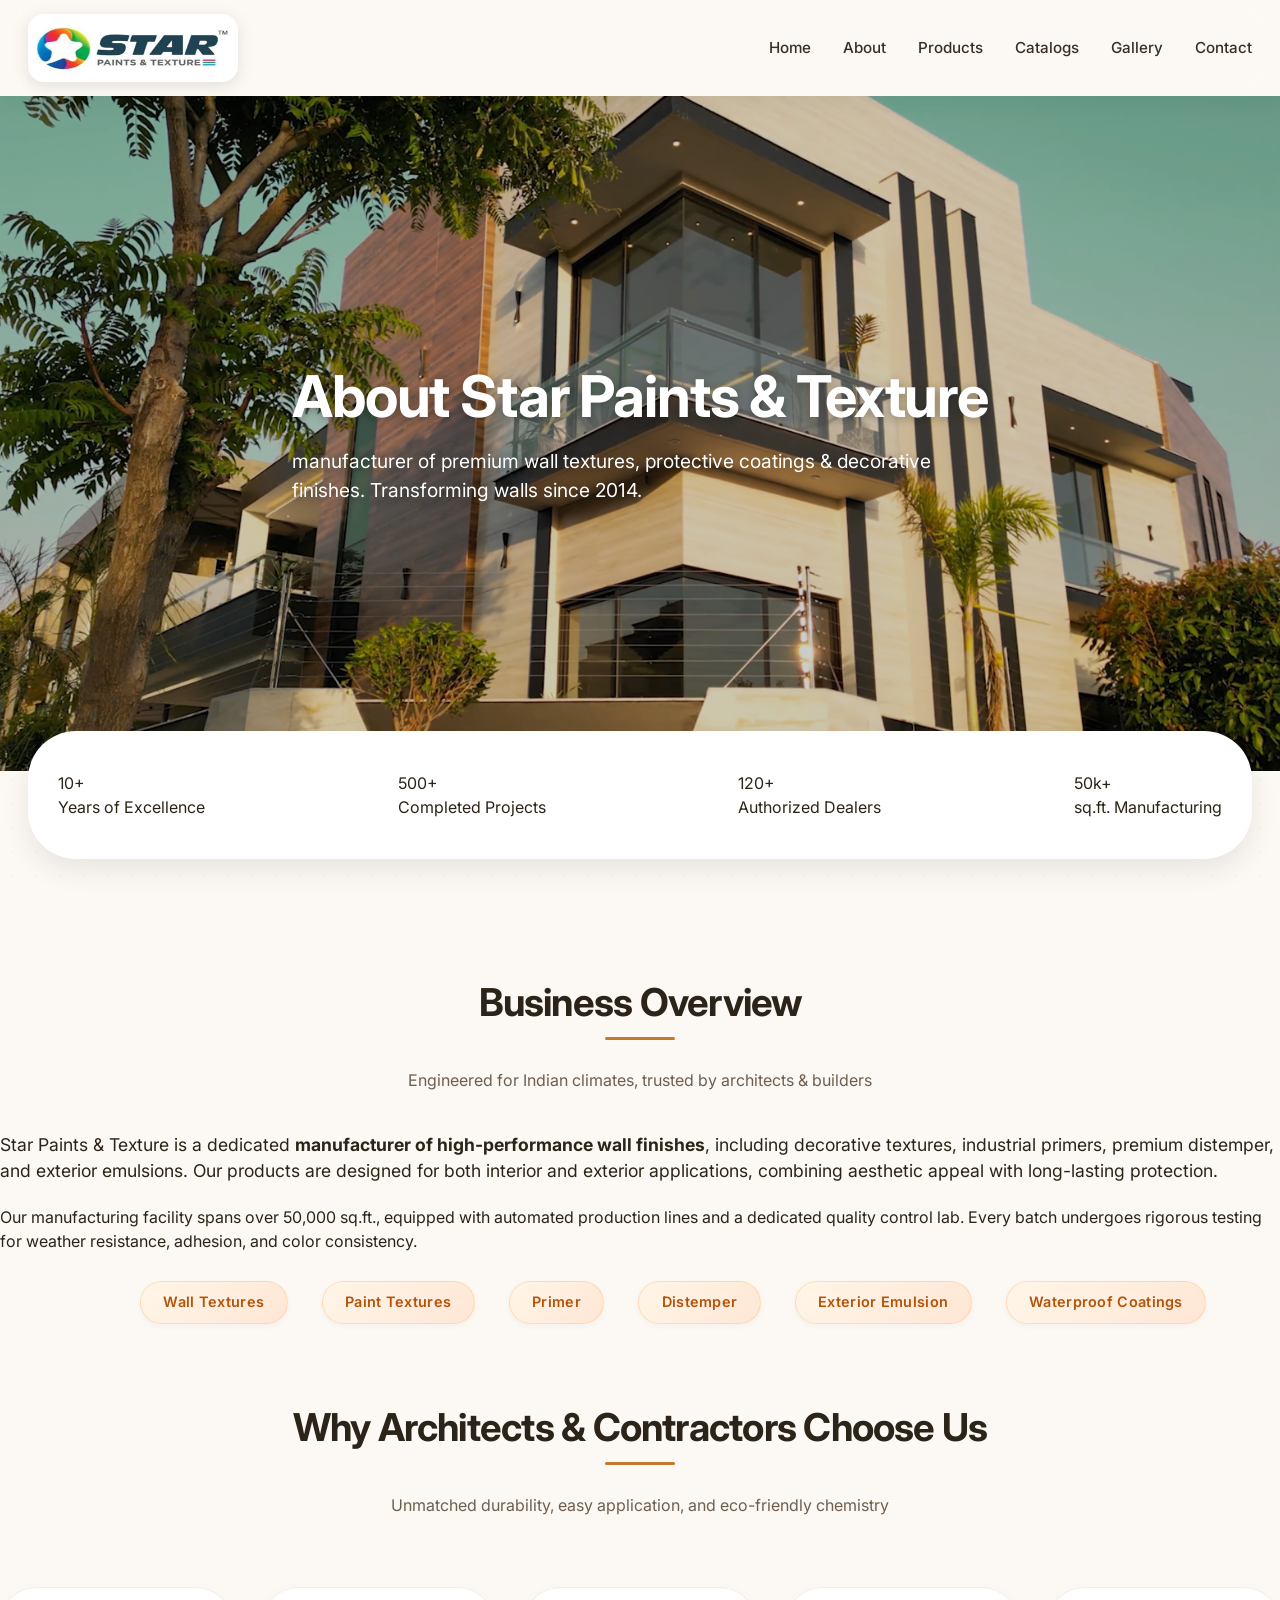
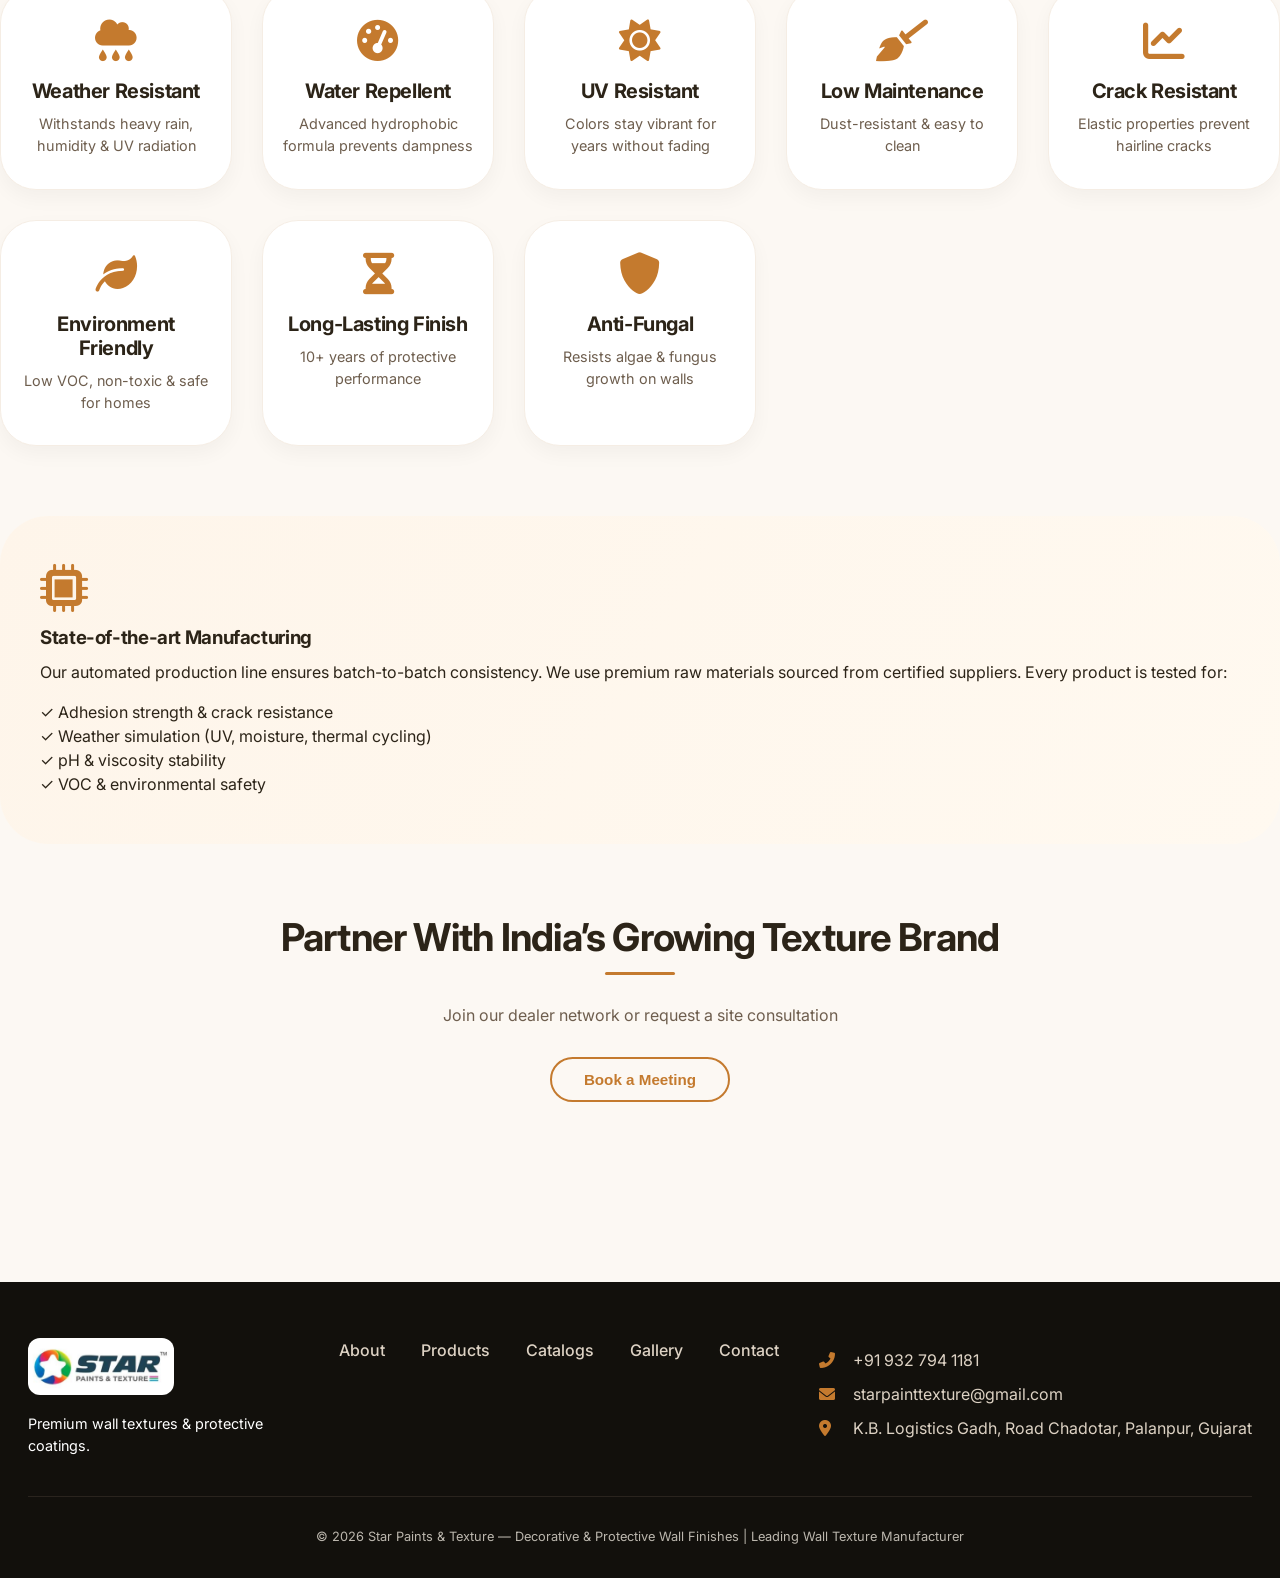
==== commit ac9f5258: "Updated homepage design" ====
--- a/about.html
+++ b/about.html
@@ -420,6 +420,7 @@
             <a href="index.html">Home</a>
             <a href="about.html">About</a>
             <a href="products.html">Products</a>
+            <a href="catalogs.html">Catalogs</a>
             <a href="gallery.html">Gallery</a>
             <a href="contact.html">Contact</a>
         </nav>
@@ -526,6 +527,7 @@
             <div class="footer-links">
                 <a href="about.html">About</a>
                 <a href="products.html">Products</a>
+                <a href="catalogs.html">Catalogs</a>
                 <a href="gallery.html">Gallery</a>
                 <a href="contact.html">Contact</a>
             </div>
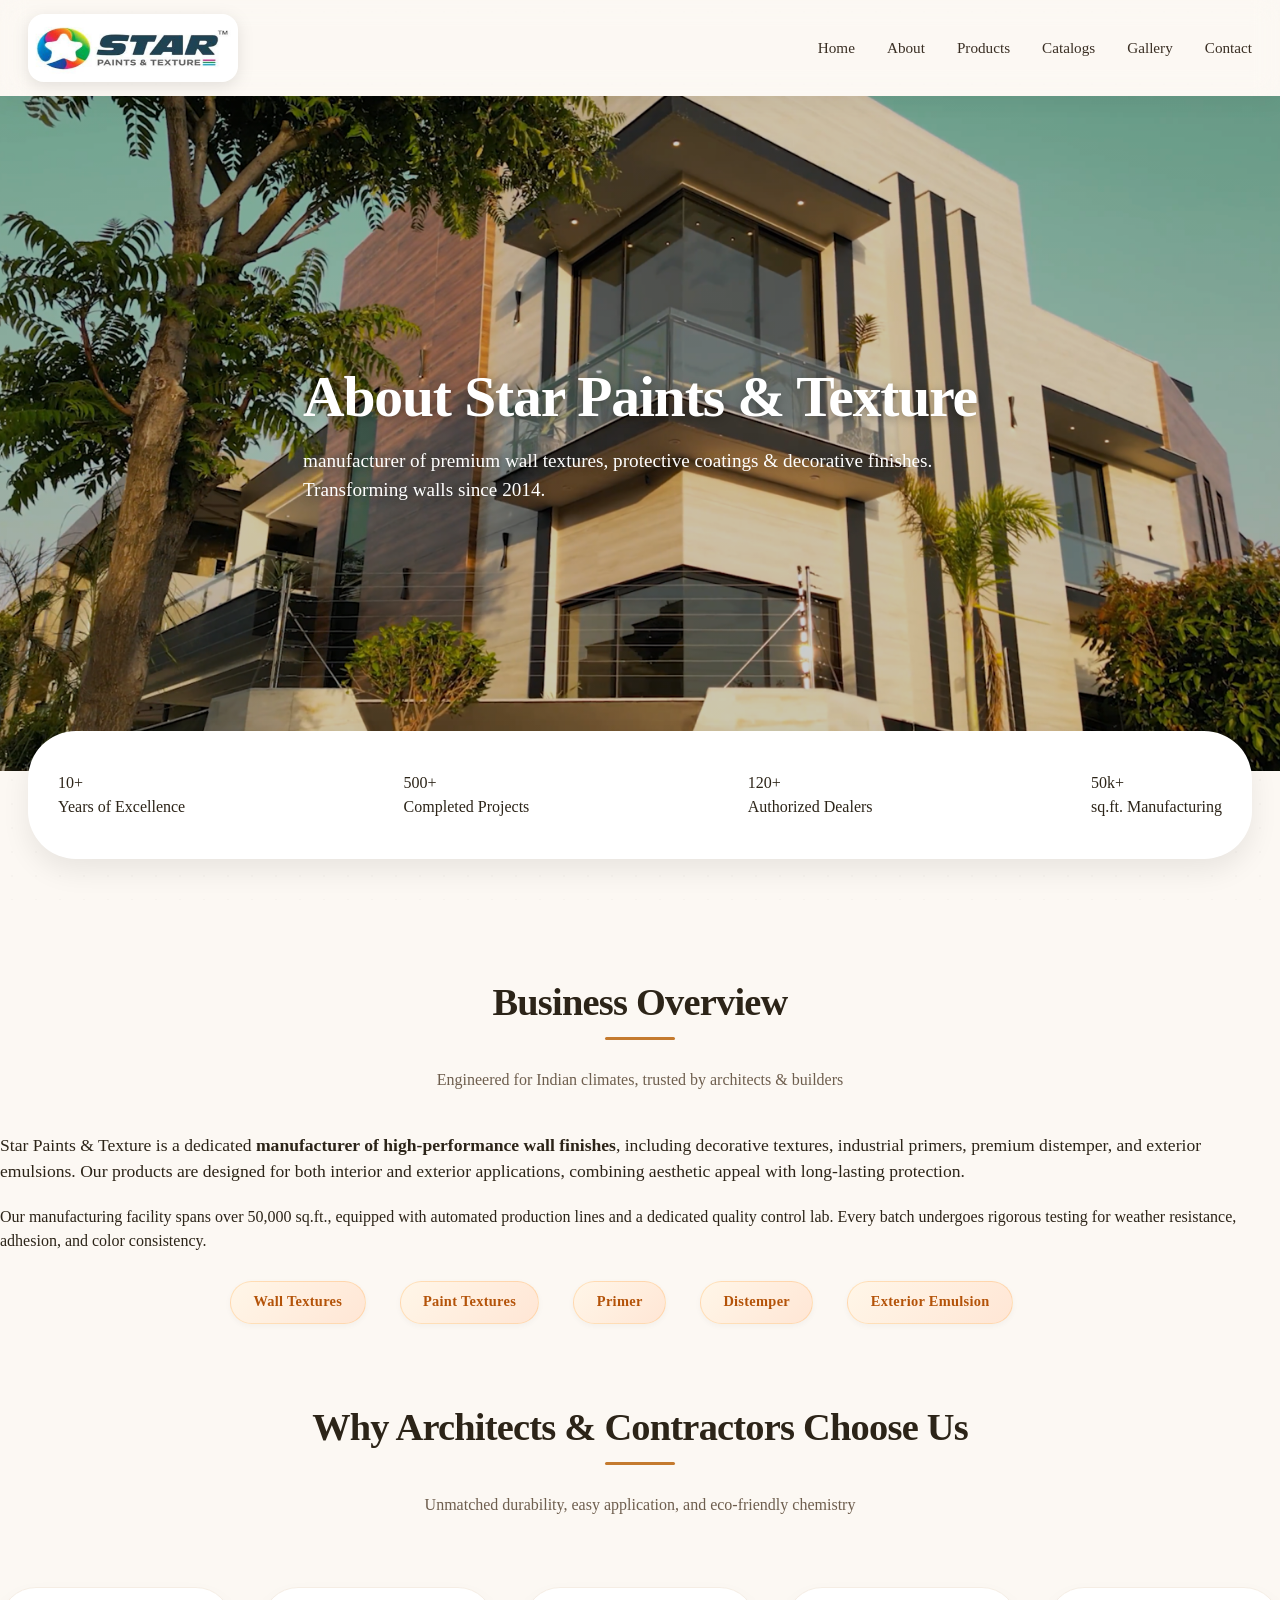
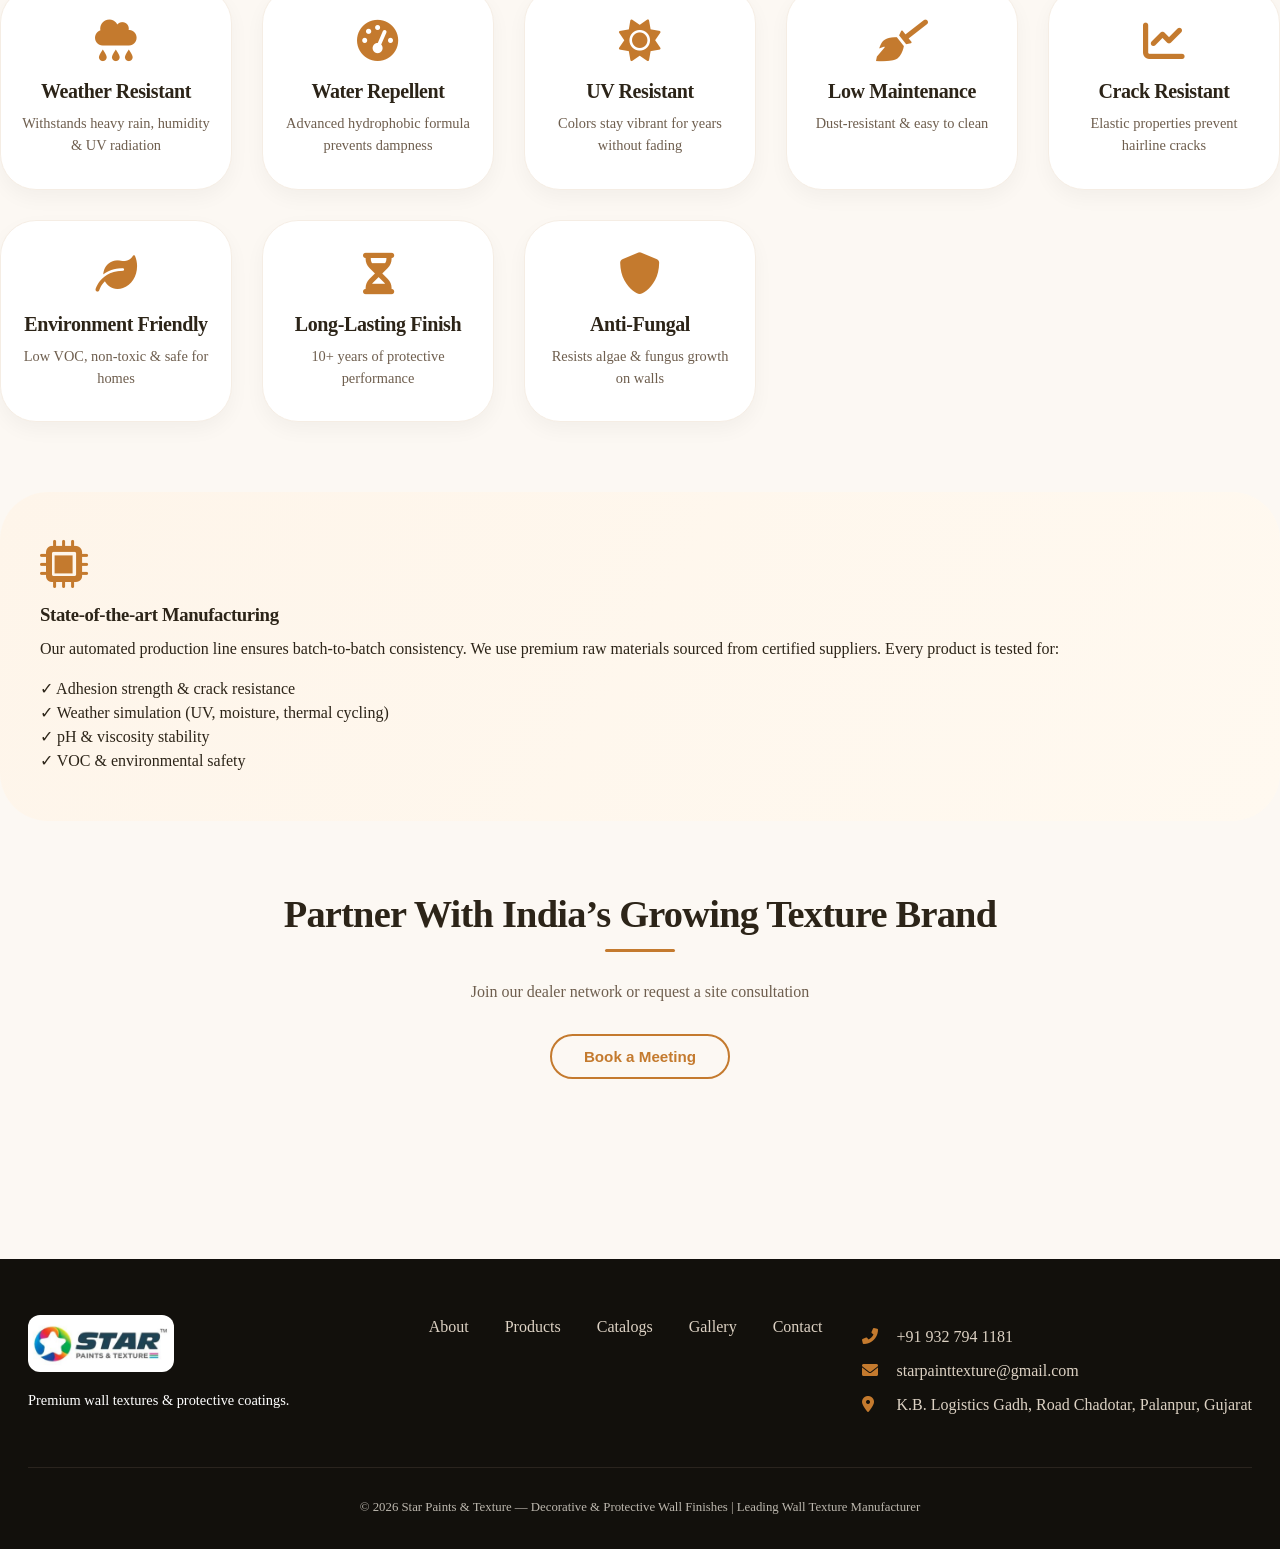
==== commit b914ac2d: "Website updates" ====
--- a/about.html
+++ b/about.html
@@ -62,7 +62,7 @@
             grid-template-columns: repeat(auto-fill, minmax(180px,1fr));
             gap: 16px;
             margin: 10px 0;
-            margin-left: 120px;
+            margin-left: 210px;
         }
         .product-badge {
             background: #fef4e8;
@@ -468,7 +468,6 @@
           <a href="#" data-product="Primer"><span class="product-badge">Primer</span></a>
           <a href="#" data-product="Distemper"><span class="product-badge">Distemper</span></a>
           <a href="#" data-product="Exterior Emulsion"><span class="product-badge">Exterior Emulsion</span></a>
-          <a href="#" data-product="Waterproof Coatings"><span class="product-badge">Waterproof Coatings</span></a>
         </div>
             </div>
         </div>
@@ -613,14 +612,6 @@
             technical: ["Application: spray/roller", "1hr surface dry", "Lifespan: 8-10 years"],
             badge: "☀️ Extreme weather defense + UV guard",
             imageSrc: "img/emulsion.jpeg"
-        },
-        "Waterproof Coatings": {
-            title: "AquaBlock Waterproof Coating",
-            description: "Elastomeric liquid membrane ideal for roofs, terraces, and external walls. Forms seamless, flexible waterproof layer that bridges dynamic cracks. Provides thermal insulation & corrosion protection.",
-            features: ["Elongation >300%", "Excellent ponding water resistance", "UV stable & crack-bridging", "Reflects solar heat", "Coverage: 25-30 sq.ft./kg"],
-            technical: ["Dry film thickness: 600 microns", "Recoat after 8hrs", "10-year warranty"],
-            badge: "💧 100% waterproofing guarantee • 10 years",
-            imageSrc: "img/pitti.jpg"
         }
     };
 
--- a/css/style.css
+++ b/css/style.css
@@ -6,7 +6,7 @@
 }
 
 body {
-    font-family: 'Inter', sans-serif;
+    font-family: 'Cormorant Garamond', serif;
     background: #fcf8f3;  /* warm base */
     color: #2c2418;
     line-height: 1.5;
@@ -171,6 +171,7 @@
 }
 .nav-links a:hover {
     color: var(--primary);
+    font-size: 1rem;
 }
 .mobile-menu {
     display: none;
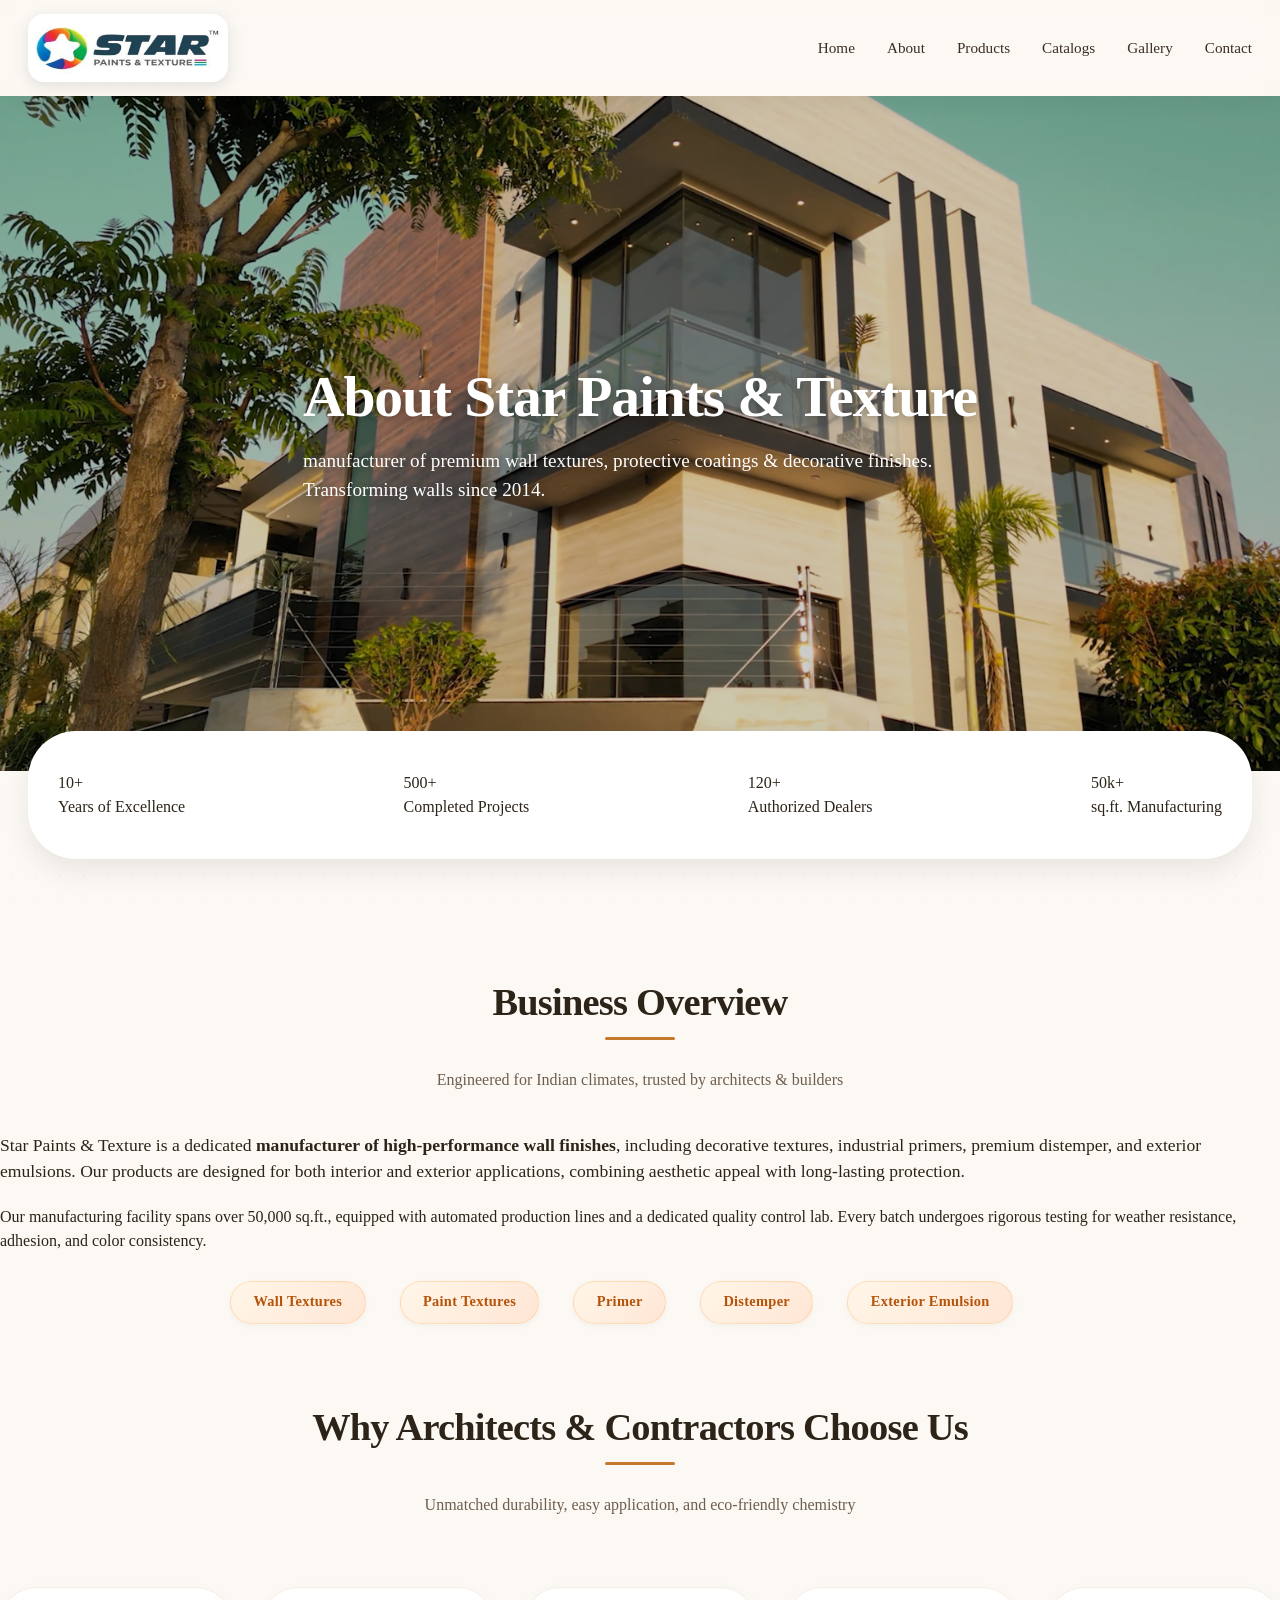
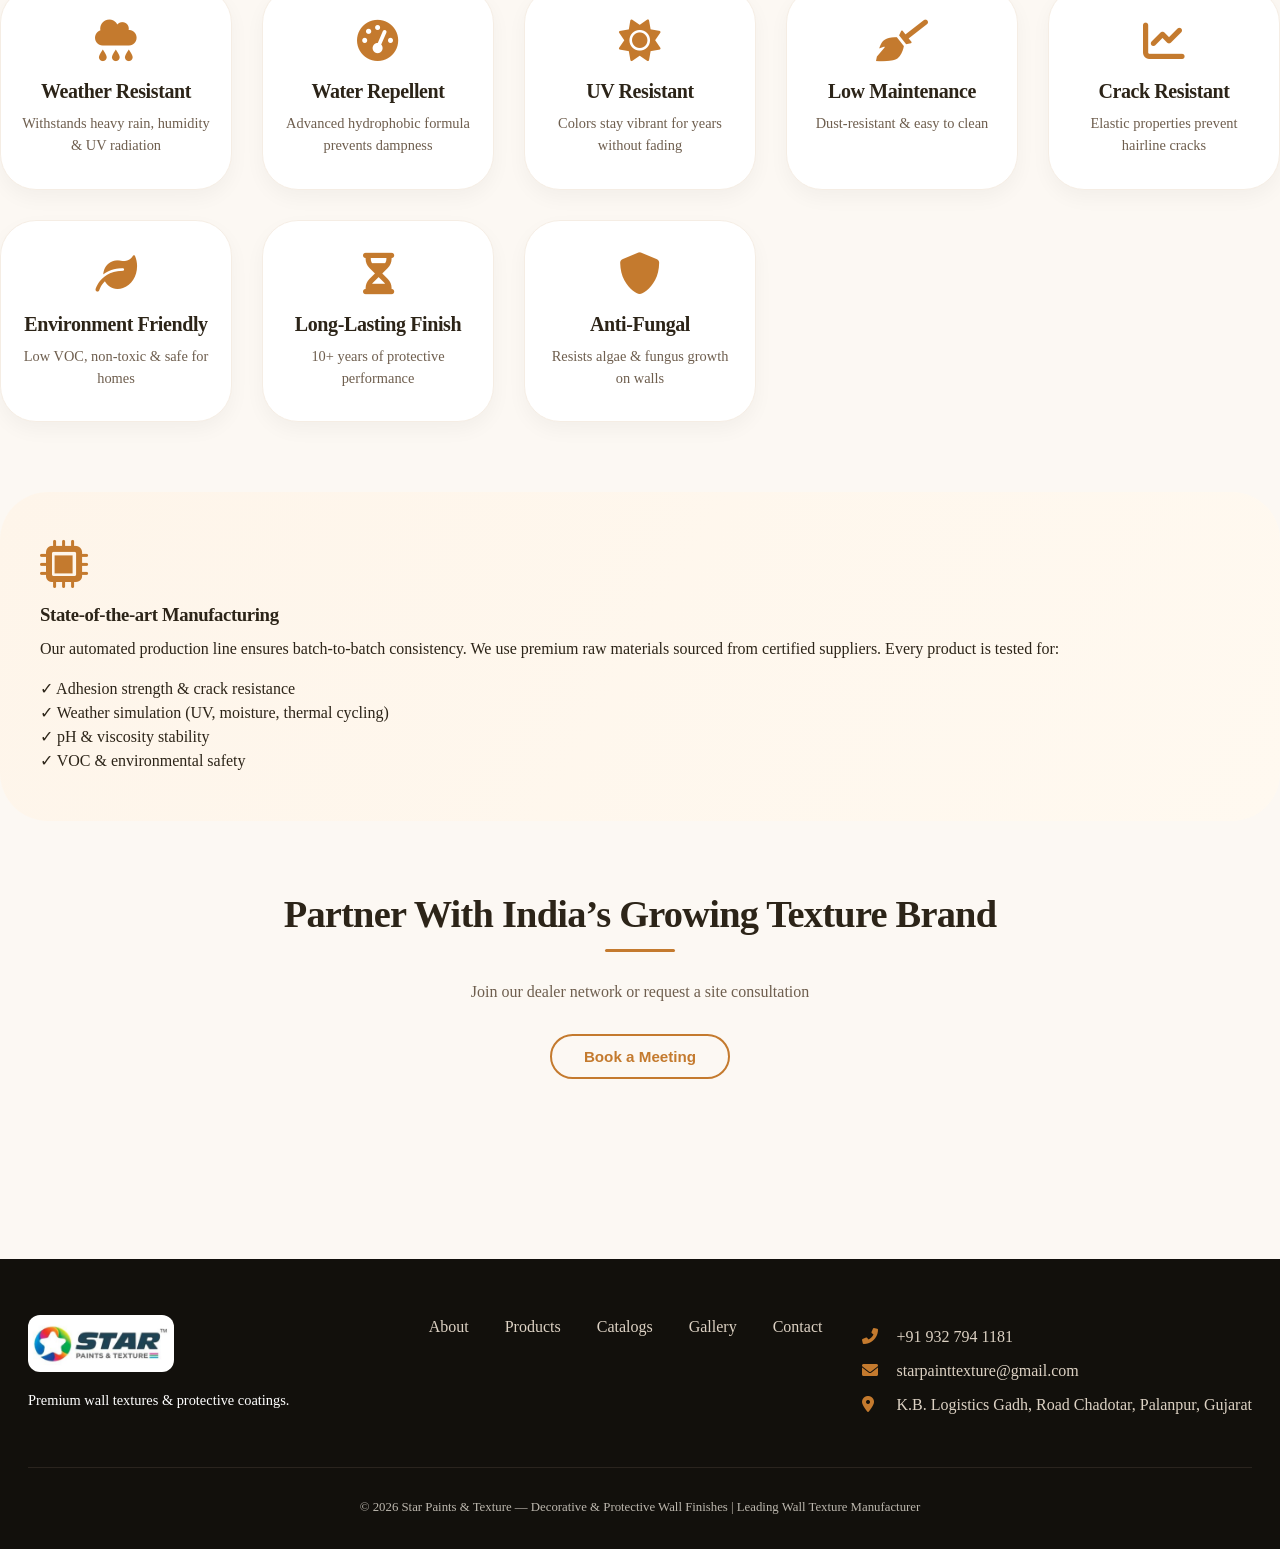
==== commit eb877ad7: "Website updates" ====
--- a/about.html
+++ b/about.html
@@ -3,14 +3,142 @@
 <head>
     <meta charset="UTF-8">
     <meta name="viewport" content="width=device-width, initial-scale=1.0, viewport-fit=cover">
-    <title>About Us | Star Paints & Texture – Premium Wall Texture Manufacturer</title>
-    <meta name="description" content="ISO 9001:2015 certified manufacturer of wall textures, primer, distemper, and exterior emulsions. 10+ years of excellence in weather-resistant & decorative finishes.">
+
+    <!-- Primary SEO Meta Tags -->
+    <title>About Us | Star Paints & Texture – ISO 9001 Certified Wall Texture Manufacturer Since 2014</title>
+    <meta name="description" content="Star Paints & Texture: ISO 9001:2015 certified manufacturer of premium wall textures, primer, distemper, and exterior emulsions. 10+ years of excellence in weather-resistant & decorative finishes. Trusted by 1500+ projects across India.">
+    <meta name="keywords" content="about Star Paints, wall texture manufacturer India, texture paint company Gujarat, decorative wall finishes manufacturer, ISO 9001 certified paints, wall texture Palanpur, Ahmedabad texture manufacturer, Star Paints history, best wall texture company India">
+    <meta name="author" content="Star Paints & Texture">
+    <meta name="robots" content="index, follow, max-snippet:-1, max-image-preview:large">
+    <meta name="revisit-after" content="7 days">
+    
+    <!-- Geo & Regional Targeting (Gujarat, India) -->
+    <meta name="geo.region" content="IN-GJ">
+    <meta name="geo.placename" content="Ahmedabad, Gujarat & Palanpur">
+    <meta name="geo.position" content="23.0225;72.5714">
+    <meta name="ICBM" content="23.0225, 72.5714">
+    <meta name="language" content="English">
+
+    <!-- Canonical & Alternate URLs -->
+    <link rel="canonical" href="https://www.starpaintsandtexture.in/about">
+    <link rel="alternate" hreflang="en" href="https://www.starpaintsandtexture.in/about">
+    <link rel="alternate" hreflang="x-default" href="https://www.starpaintsandtexture.in/about">
+
+    <!-- Open Graph / Facebook (About Page Specific) -->
+    <meta property="og:type" content="website">
+    <meta property="og:url" content="https://www.starpaintsandtexture.in/about">
+    <meta property="og:title" content="About Star Paints & Texture – Premium Wall Texture Manufacturer India | ISO 9001:2015">
+    <meta property="og:description" content="Discover the story of Star Paints & Texture – India's leading ISO-certified manufacturer of designer wall textures, waterproof coatings & decorative plasters. 10+ years of innovation and quality.">
+    <meta property="og:image" content="https://www.starpaintsandtexture.in/img/about-og-image.jpg">
+    <meta property="og:image:width" content="1200">
+    <meta property="og:image:height" content="630">
+    <meta property="og:image:alt" content="Star Paints & Texture manufacturing facility and premium wall texture finishes showcase">
+    <meta property="og:site_name" content="Star Paints & Texture">
+    <meta property="og:locale" content="en_IN">
+
+    <!-- Twitter Card (About Page) -->
+    <meta name="twitter:card" content="summary_large_image">
+    <meta name="twitter:title" content="Star Paints & Texture: About India's Trusted Wall Texture Manufacturer">
+    <meta name="twitter:description" content="ISO 9001:2015 certified | 10+ years of excellence | Premium wall textures, waterproof coatings & decorative finishes. Learn why architects & contractors choose Star Paints.">
+    <meta name="twitter:image" content="https://www.starpaintsandtexture.in/img/about-twitter-card.jpg">
+
+    <!-- Theme Color & Mobile Icons -->
+    <meta name="theme-color" content="#c47a2e">
+    <link rel="icon" type="image/svg+xml" href="img/favicon.svg">
+    <link rel="apple-touch-icon" href="img/favicon.svg">
+
+    <!-- Performance & Resource Hints -->
     <link rel="preconnect" href="https://fonts.googleapis.com">
     <link rel="preconnect" href="https://fonts.gstatic.com" crossorigin>
+    <link rel="preconnect" href="https://cdnjs.cloudflare.com">
     <link href="https://fonts.googleapis.com/css2?family=Inter:opsz,wght@14..32,300;400;500;600;700;800&display=swap" rel="stylesheet">
     <link rel="stylesheet" href="https://cdnjs.cloudflare.com/ajax/libs/font-awesome/6.0.0-beta3/css/all.min.css">
     <link rel="stylesheet" href="css/style.css">
-    <link rel="icon" type="image/svg+xml" href="data:image/svg+xml,%3Csvg xmlns='http://www.w3.org/2000/svg' viewBox='0 0 100 100'%3E%3Crect width='100' height='100' rx='20' fill='%23c47a2e'/%3E%3Cpath d='M50 20L58 42L82 44L63 58L70 80L50 66L30 80L37 58L18 44L42 42L50 20Z' fill='%23FFF9F0'/%3E%3C/svg%3E">
+
+    <!-- JSON-LD Structured Data for About Page (Rich Results) -->
+    <script type="application/ld+json">
+    {
+      "@context": "https://schema.org",
+      "@graph": [
+        {
+          "@type": "Organization",
+          "@id": "https://www.starpaintsandtexture.in/#organization",
+          "name": "Star Paints & Texture",
+          "alternateName": "Star Paints & Texture Pvt Ltd",
+          "url": "https://www.starpaintsandtexture.in/",
+          "logo": "https://www.starpaintsandtexture.in/img/logo.png",
+          "description": "ISO 9001:2015 certified manufacturer of premium wall textures, waterproof coatings, and decorative finishes in India. Serving since 2014 with 1500+ successful projects.",
+          "foundingDate": "2014",
+          "numberOfEmployees": 85,
+          "award": "ISO 9001:2015 Certified",
+          "contactPoint": {
+            "@type": "ContactPoint",
+            "telephone": "+919327941181",
+            "contactType": "customer service",
+            "email": "sales@starpaintsandtexture.in",
+            "availableLanguage": ["English", "Hindi"]
+          },
+          "sameAs": [
+            "https://www.facebook.com/starpaintstexture",
+            "https://www.instagram.com/starpaints_india",
+            "https://www.linkedin.com/company/star-paints-texture"
+          ],
+          "address": {
+            "@type": "PostalAddress",
+            "streetAddress": "91, K.B. Logistics Gadh, Road Chadotar",
+            "addressLocality": "Palanpur",
+            "addressRegion": "Gujarat",
+            "postalCode": "385001",
+            "addressCountry": "IN"
+          }
+        },
+        {
+          "@type": "AboutPage",
+          "@id": "https://www.starpaintsandtexture.in/about#webpage",
+          "url": "https://www.starpaintsandtexture.in/about",
+          "name": "About Star Paints & Texture | Premium Wall Texture Manufacturer India",
+          "description": "Learn about Star Paints & Texture – ISO 9001:2015 certified leader in wall textures, weather-resistant coatings, and decorative finishes with over a decade of industry excellence.",
+          "isPartOf": { "@id": "https://www.starpaintsandtexture.in/#website" },
+          "breadcrumb": { "@id": "https://www.starpaintsandtexture.in/about#breadcrumb" },
+          "mainEntity": { "@id": "https://www.starpaintsandtexture.in/#organization" },
+          "datePublished": "2014-01-01",
+          "dateModified": "2025-01-15"
+        },
+        {
+          "@type": "BreadcrumbList",
+          "@id": "https://www.starpaintsandtexture.in/about#breadcrumb",
+          "itemListElement": [
+            {
+              "@type": "ListItem",
+              "position": 1,
+              "name": "Home",
+              "item": "https://www.starpaintsandtexture.in/"
+            },
+            {
+              "@type": "ListItem",
+              "position": 2,
+              "name": "About Us",
+              "item": "https://www.starpaintsandtexture.in/about"
+            }
+          ]
+        },
+        {
+          "@type": "WebSite",
+          "@id": "https://www.starpaintsandtexture.in/#website",
+          "url": "https://www.starpaintsandtexture.in/",
+          "name": "Star Paints & Texture Official Website",
+          "description": "India's No.1 Premium Wall Texture, Waterproof Coating & Decorative Finish Manufacturer",
+          "potentialAction": {
+            "@type": "SearchAction",
+            "target": "https://www.starpaintsandtexture.in/search?q={search_term_string}",
+            "query-input": "required name=search_term_string"
+          }
+        }
+      ]
+    }
+    </script>
+
+    <!-- Page-Specific Styles (About Us Video Hero, Modal, Badges, etc.) – Kept intact -->
     <style>
         /* additional about page specific tweaks */
         /* Hero section now uses video background */
@@ -413,7 +541,7 @@
 <header class="main-header">
     <div class="nav-container">
         <div class="logo">
-           <a href="index.html"><img class="logo-img" src="img/logo.png" alt="Star Paints Logo"></a>
+           <a href="index.html"><img class="logo-img" src="img/logo.png" alt="Star Paints and Texture Premium Wall Texture Manufacturer India"></a>
         </div>
         <div class="mobile-menu" id="mobileMenuBtn"><i class="fas fa-bars"></i></div>
         <nav class="nav-links" id="navLinks">
--- a/css/style.css
+++ b/css/style.css
@@ -136,7 +136,7 @@
 }
 
 .logo-img {
-    width: 210px;
+    width: 200px;
     height: 68px;
     border-radius: 16px;
     filter: drop-shadow(0 4px 8px rgba(0,0,0,0.1));
